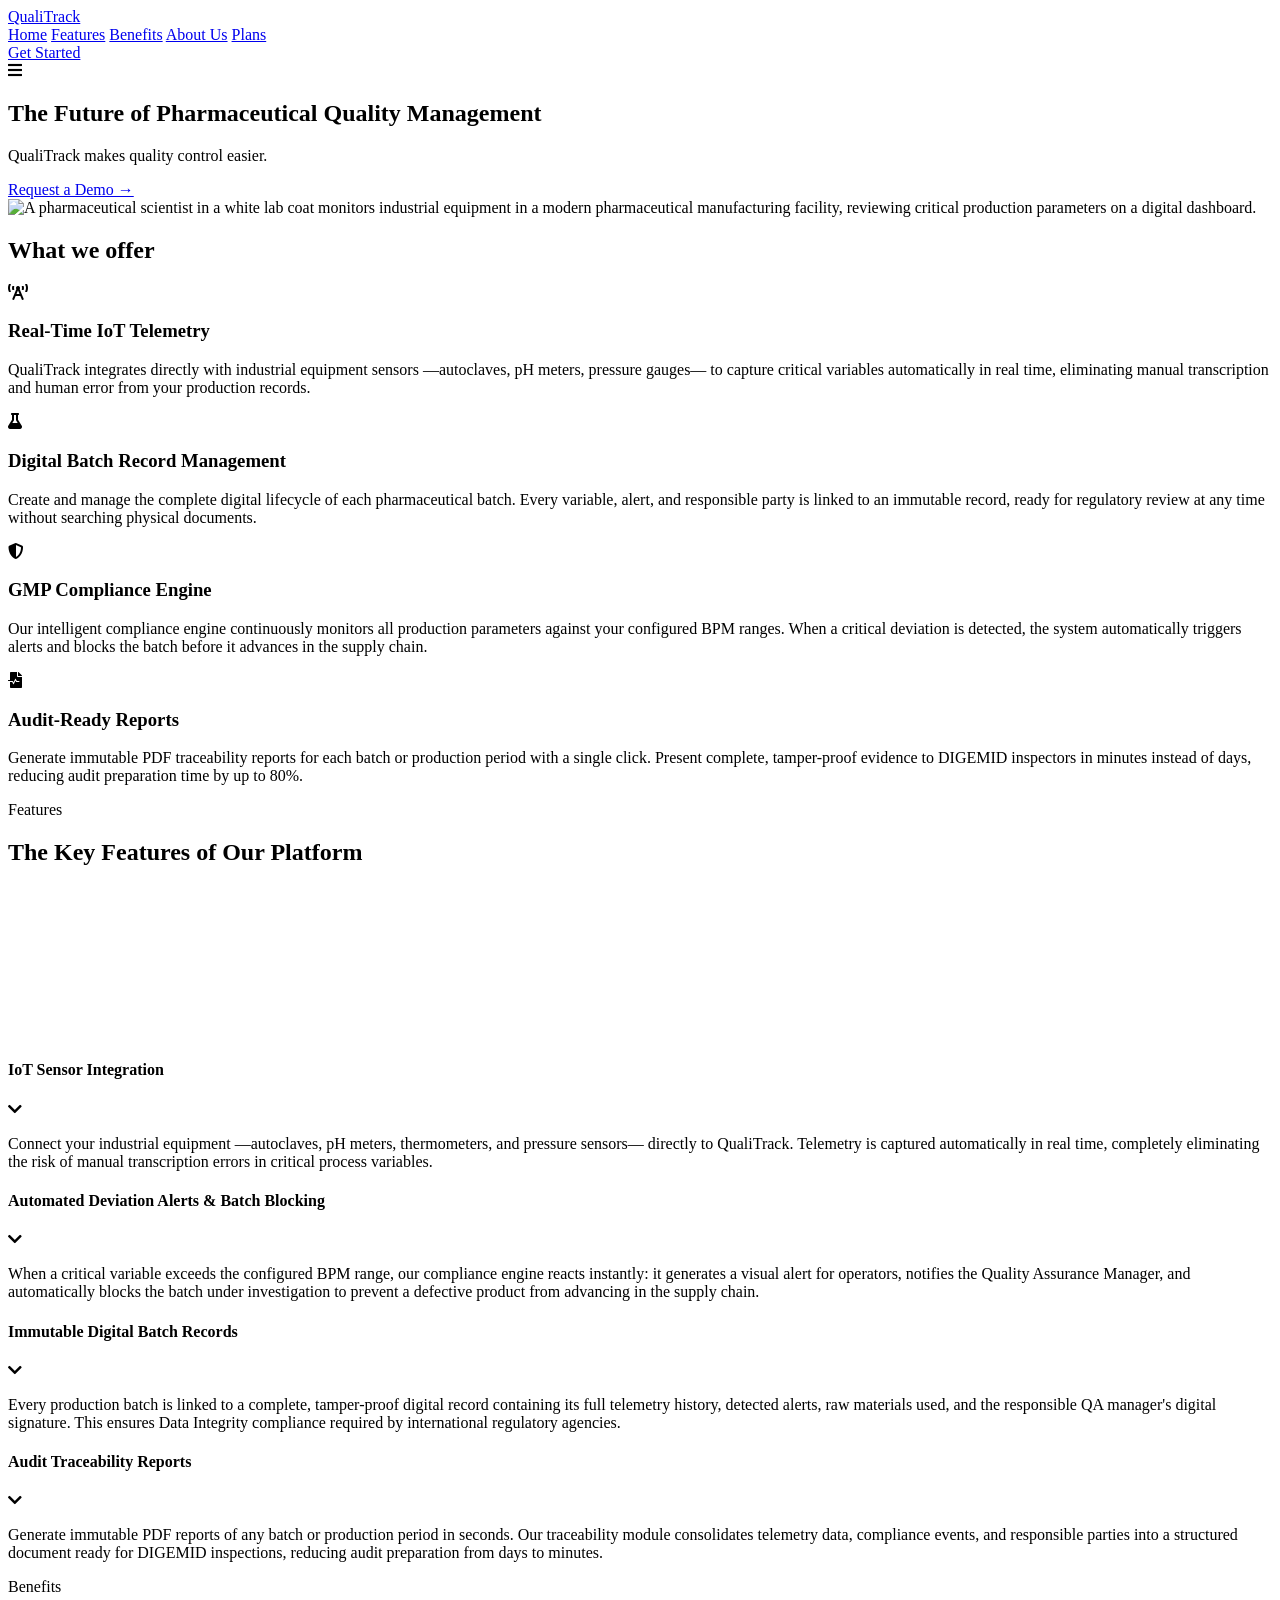
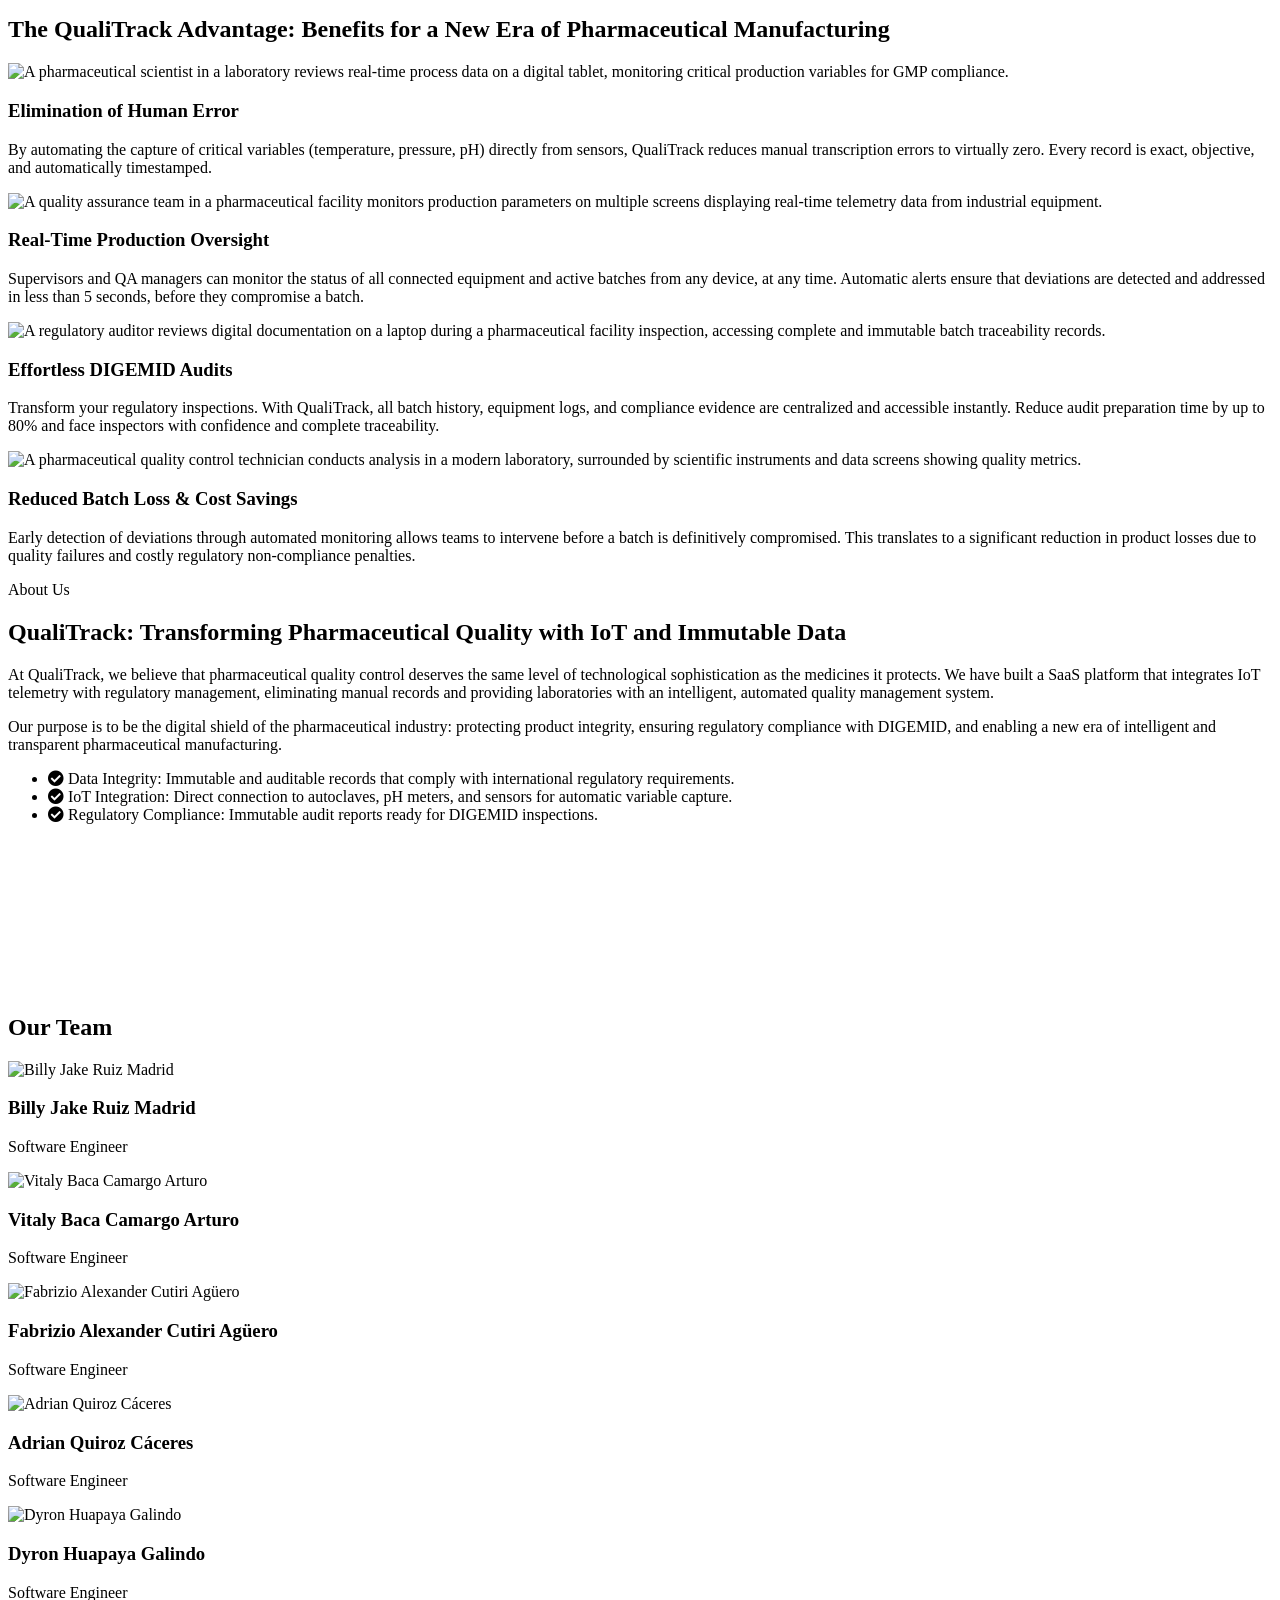
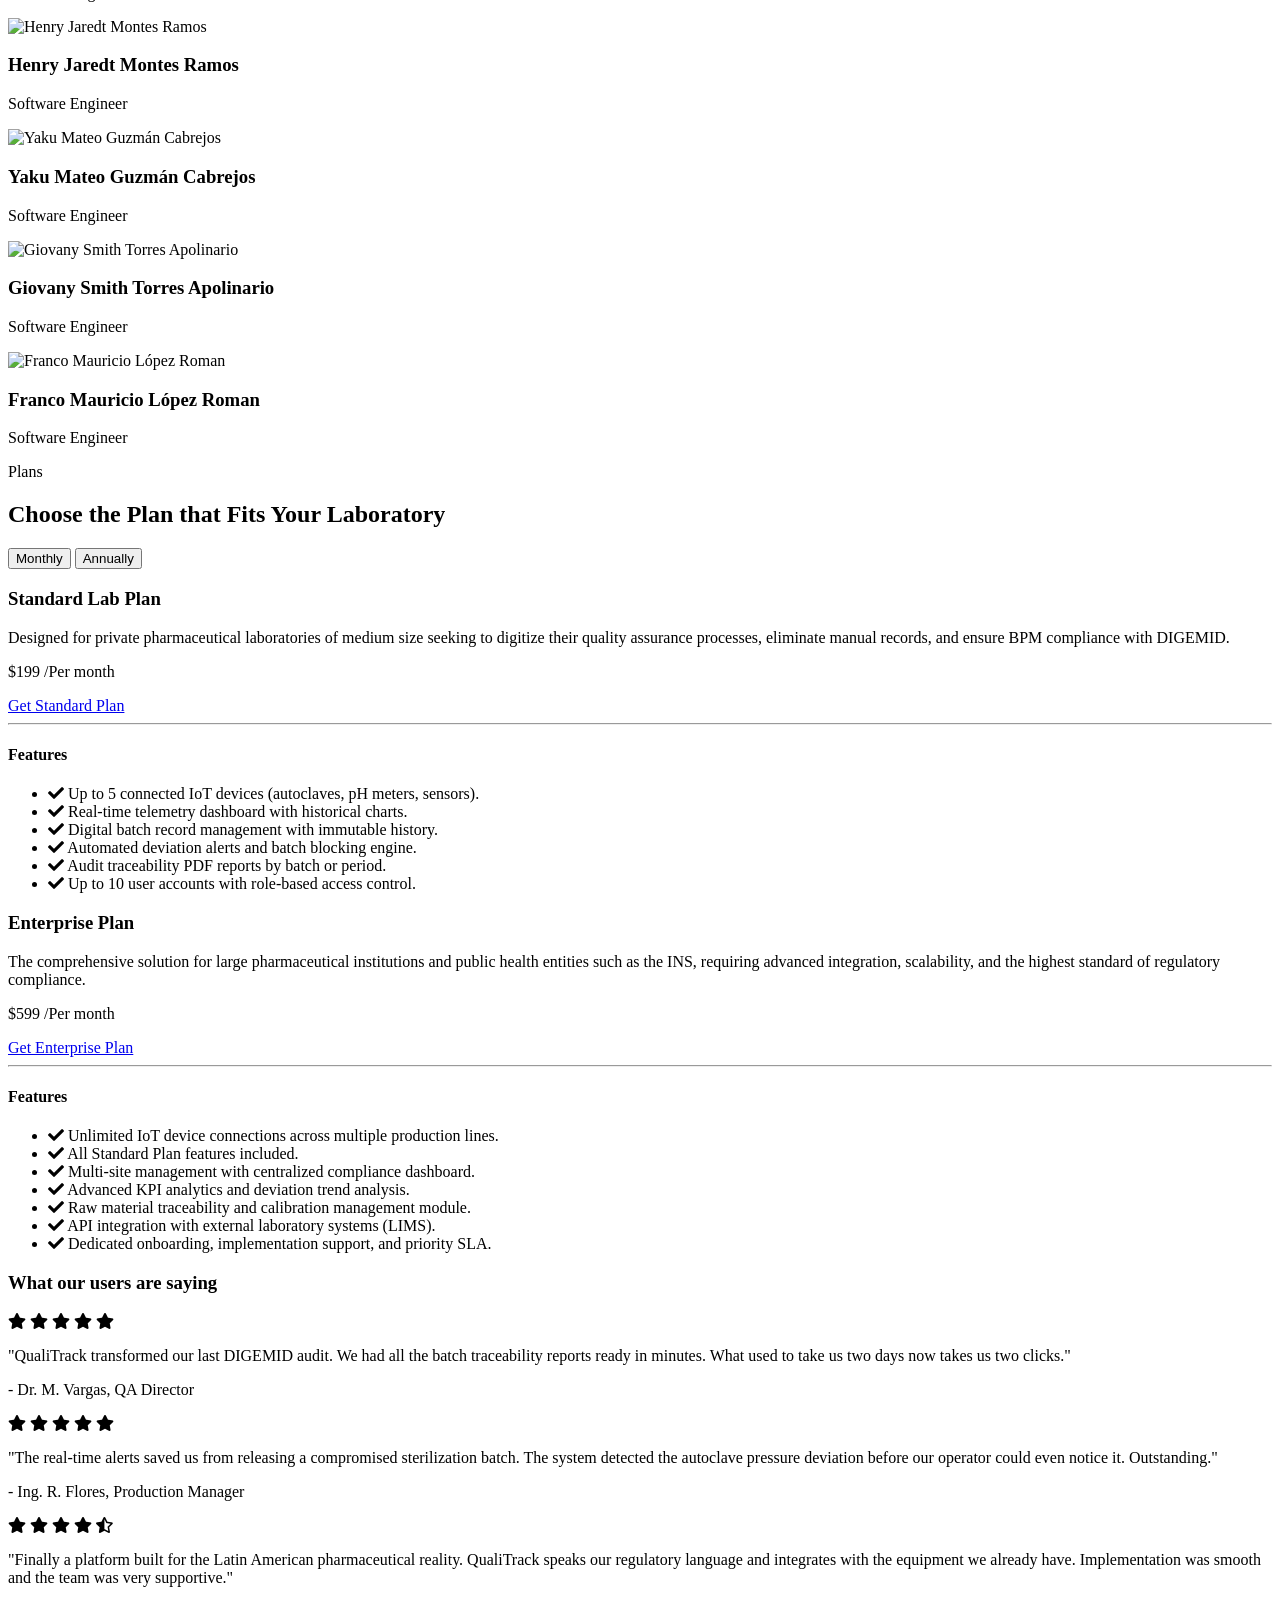
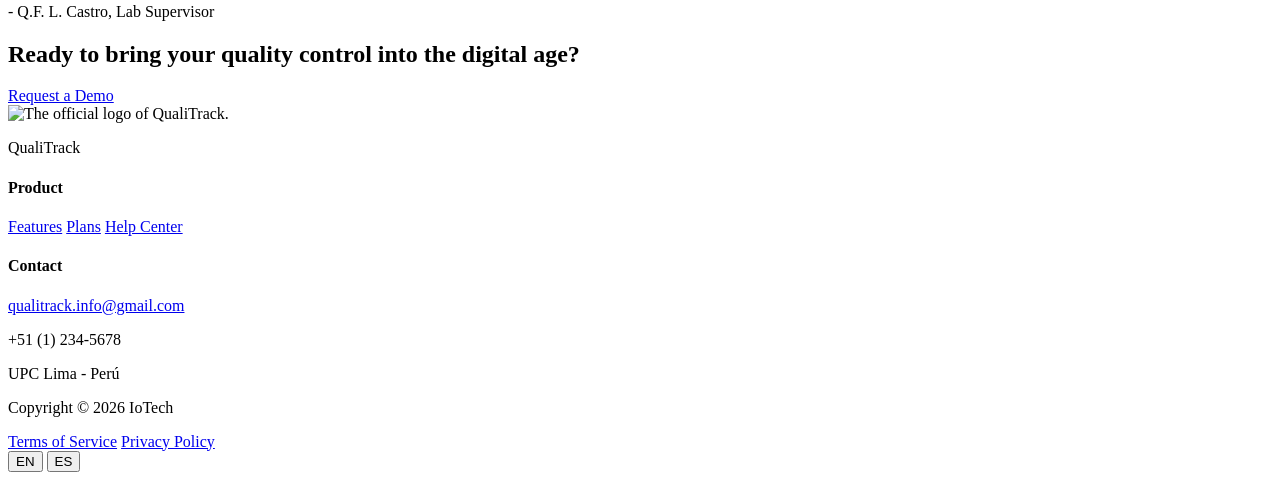
==== index.html @ 304896dc "fix(footer): remove target="_blank" from legal links" ====
<!DOCTYPE html>
<html lang="en">

<head>
    <meta charset="UTF-8" />
    <meta http-equiv="X-UA-Compatible" content="IE=edge" />
    <meta name="viewport" content="width=device-width, initial-scale=1.0" />
    <title>QualiTrack</title>
    <link rel="stylesheet" href="https://cdnjs.cloudflare.com/ajax/libs/font-awesome/5.15.3/css/all.min.css" />
    <link rel="preconnect" href="https://fonts.googleapis.com">
    <link rel="preconnect" href="https://fonts.gstatic.com" crossorigin>
    <link
        href="https://fonts.googleapis.com/css2?family=Instrument+Serif:ital@0;1&family=Jost:ital,wght@0,100..900;1,100..900&family=Konkhmer+Sleokchher&family=Lexend&family=Manrope:wght@200..800&family=Rubik:ital,wght@0,300..900;1,300..900&display=swap"
        rel="stylesheet">
    <link rel="stylesheet" href="public/assets/styles/style.css" />
</head>

<body>
    <!-- Hero Section -->
    <header class="header">
        <a href="#" class="logo">QualiTrack</a>
        <div class="menu-wrapper">
            <nav class="navbar">
                <a href="#home" data-i18n="nav.home">Home</a>
                <a href="#features" data-i18n="nav.features">Features</a>
                <a href="#benefits" data-i18n="nav.benefits">Benefits</a>
                <a href="#about" data-i18n="nav.about">About Us</a>
                <a href="#plans" data-i18n="nav.plans">Plans</a>
            </nav>
            <div class="buttons">
                <!-- <a href="#" class="btn sign-in" data-i18n="nav.signin">Sign In</a> -->
                <a href="https://qualitrack-iotech.web.app/" class="btn sign-up" data-i18n="nav.signup">Get
                    Started</a>
            </div>
        </div>
        <div id="menu-btn" class="fas fa-bars"></div>
    </header>

    <!-- Home Section -->
    <section class="home" id="home">
        <div class="hero-content-wrapper">
            <h1 data-i18n="hero.title">The Future of Pharmaceutical Quality Management</h1>
            <p data-i18n="hero.subtitle">QualiTrack makes quality control easier.
            </p>
            <a href="https://qualitrack-iotech.web.app/" class="btn-home" data-i18n="hero.cta">Request a Demo
                →</a>
        </div>
        <div class="image-container">
            <div class="home-image">
                <img src="public/assets/images/two-female-pharmacists-checking-inventory-with-clipboard.jpg"
                    alt="A pharmaceutical scientist in a white lab coat monitors industrial equipment in a modern pharmaceutical manufacturing facility, reviewing critical production parameters on a digital dashboard.">
            </div>
        </div>
    </section>

    <!-- What we offer Section -->
    <section class="what-we-offer">
        <h1 class="heading" data-i18n="services.heading">What we offer</h1>
        <div class="container">
            <div class="offer-box">
                <div class="icon-container"><i class="fas fa-broadcast-tower"></i></div>
                <h3 data-i18n="services.card1.title">Real-Time IoT Telemetry</h3>
                <p data-i18n="services.card1.text">QualiTrack integrates directly with industrial equipment sensors
                    —autoclaves, pH meters, pressure gauges— to capture critical variables automatically in real time,
                    eliminating manual transcription and human error from your production records.</p>
            </div>
            <div class="offer-box">
                <div class="icon-container"><i class="fas fa-flask"></i></div>
                <h3 data-i18n="services.card2.title">Digital Batch Record Management</h3>
                <p data-i18n="services.card2.text">Create and manage the complete digital lifecycle of each
                    pharmaceutical batch. Every variable, alert, and responsible party is linked to an immutable
                    record, ready for regulatory review at any time without searching physical documents.</p>
            </div>
            <div class="offer-box">
                <div class="icon-container"><i class="fas fa-shield-alt"></i></div>
                <h3 data-i18n="services.card3.title">GMP Compliance Engine</h3>
                <p data-i18n="services.card3.text">Our intelligent compliance engine continuously monitors all
                    production parameters against your configured BPM ranges. When a critical deviation is detected,
                    the system automatically triggers alerts and blocks the batch before it advances in the supply
                    chain.</p>
            </div>
            <div class="offer-box">
                <div class="icon-container"><i class="fas fa-file-medical-alt"></i></div>
                <h3 data-i18n="services.card4.title">Audit-Ready Reports</h3>
                <p data-i18n="services.card4.text">Generate immutable PDF traceability reports for each batch or
                    production period with a single click. Present complete, tamper-proof evidence to DIGEMID
                    inspectors in minutes instead of days, reducing audit preparation time by up to 80%.</p>
            </div>
        </div>
    </section>

    <!-- Features Section -->
    <section class="features-accordion" id="features">
        <span class="section-button-title" data-i18n="features.button">Features</span>
        <h2 class="section-heading-split">
            <span class="highlight-blue" data-i18n="features.heading1">The Key Features</span> <span
                data-i18n="features.heading2">of Our Platform</span>
        </h2>
        <div class="features-container-split">
            <div class="video-container-split">
                <iframe src="" title="QualiTrack Features Video"
                    frameborder="0" allowfullscreen></iframe>
            </div>
            <div class="accordion-container">
                <div class="accordion-item">
                    <div class="accordion-title">
                        <h4 data-i18n="features.accordion1.title">IoT Sensor Integration</h4>
                        <i class="fas fa-chevron-down"></i>
                    </div>
                    <div class="accordion-content">
                        <p data-i18n="features.accordion1.text">Connect your industrial equipment —autoclaves,
                            pH meters, thermometers, and pressure sensors— directly to QualiTrack. Telemetry is
                            captured automatically in real time, completely eliminating the risk of manual
                            transcription errors in critical process variables.</p>
                    </div>
                </div>
                <div class="accordion-item">
                    <div class="accordion-title">
                        <h4 data-i18n="features.accordion2.title">Automated Deviation Alerts & Batch Blocking</h4>
                        <i class="fas fa-chevron-down"></i>
                    </div>
                    <div class="accordion-content">
                        <p data-i18n="features.accordion2.text">When a critical variable exceeds the configured BPM
                            range, our compliance engine reacts instantly: it generates a visual alert for operators,
                            notifies the Quality Assurance Manager, and automatically blocks the batch under
                            investigation to prevent a defective product from advancing in the supply chain.</p>
                    </div>
                </div>
                <div class="accordion-item">
                    <div class="accordion-title">
                        <h4 data-i18n="features.accordion3.title">Immutable Digital Batch Records</h4>
                        <i class="fas fa-chevron-down"></i>
                    </div>
                    <div class="accordion-content">
                        <p data-i18n="features.accordion3.text">Every production batch is linked to a complete,
                            tamper-proof digital record containing its full telemetry history, detected alerts,
                            raw materials used, and the responsible QA manager's digital signature. This ensures
                            Data Integrity compliance required by international regulatory agencies.</p>
                    </div>
                </div>
                <div class="accordion-item">
                    <div class="accordion-title">
                        <h4 data-i18n="features.accordion4.title">Audit Traceability Reports</h4>
                        <i class="fas fa-chevron-down"></i>
                    </div>
                    <div class="accordion-content">
                        <p data-i18n="features.accordion4.text">Generate immutable PDF reports of any batch or
                            production period in seconds. Our traceability module consolidates telemetry data,
                            compliance events, and responsible parties into a structured document ready for DIGEMID
                            inspections, reducing audit preparation from days to minutes.</p>
                    </div>
                </div>
            </div>
        </div>
    </section>

    <!-- Benefits Section -->
    <section class="benefits-section" id="benefits">
        <span class="section-button-title" data-i18n="benefits.button">Benefits</span>
        <h2 class="section-heading-split">
            <span class="highlight-blue" data-i18n="benefits.heading1">The QualiTrack Advantage:</span> <span
                data-i18n="benefits.heading2">Benefits for a New Era of Pharmaceutical Manufacturing</span>
        </h2>
        <div class="benefits-grid-image">
            <div class="benefit-card-image">
                <div class="card-image-container">
                    <img src="public/assets/images/medical-professionals-reviewing-audit-documents-at-desk.jpg"
                        alt="A pharmaceutical scientist in a laboratory reviews real-time process data on a digital tablet, monitoring critical production variables for GMP compliance.">
                </div>
                <div class="card-content">
                    <h3 data-i18n="benefits.card1.title">Elimination of Human Error</h3>
                    <p data-i18n="benefits.card1.text">By automating the capture of critical variables (temperature,
                        pressure, pH) directly from sensors, QualiTrack reduces manual transcription errors to
                        virtually zero. Every record is exact, objective, and automatically timestamped.</p>
                </div>
            </div>
            <div class="benefit-card-image">
                <div class="card-image-container">
                    <img src="public/assets/images/smiling-young-female-pharmacist-with-crossed-arms.jpg"
                        alt="A quality assurance team in a pharmaceutical facility monitors production parameters on multiple screens displaying real-time telemetry data from industrial equipment.">
                </div>
                <div class="card-content">
                    <h3 data-i18n="benefits.card2.title">Real-Time Production Oversight</h3>
                    <p data-i18n="benefits.card2.text">Supervisors and QA managers can monitor the status of all
                        connected equipment and active batches from any device, at any time. Automatic alerts ensure
                        that deviations are detected and addressed in less than 5 seconds, before they compromise a
                        batch.</p>
                </div>
            </div>
            <div class="benefit-card-image">
                <div class="card-image-container">
                    <img src="public/assets/images/pharmaceutical-manufacturing-line-with-digital-data-overlays.jpg"
                        alt="A regulatory auditor reviews digital documentation on a laptop during a pharmaceutical facility inspection, accessing complete and immutable batch traceability records.">
                </div>
                <div class="card-content">
                    <h3 data-i18n="benefits.card3.title">Effortless DIGEMID Audits</h3>
                    <p data-i18n="benefits.card3.text">Transform your regulatory inspections. With QualiTrack, all
                        batch history, equipment logs, and compliance evidence are centralized and accessible
                        instantly. Reduce audit preparation time by up to 80% and face inspectors with confidence
                        and complete traceability.</p>
                </div>
            </div>
            <div class="benefit-card-image">
                <div class="card-image-container">
                    <img src="public/assets/images/man-interacting-with-futuristic-saas-cloud-interface.jpg"
                        alt="A pharmaceutical quality control technician conducts analysis in a modern laboratory, surrounded by scientific instruments and data screens showing quality metrics.">
                </div>
                <div class="card-content">
                    <h3 data-i18n="benefits.card4.title">Reduced Batch Loss & Cost Savings</h3>
                    <p data-i18n="benefits.card4.text">Early detection of deviations through automated monitoring
                        allows teams to intervene before a batch is definitively compromised. This translates to a
                        significant reduction in product losses due to quality failures and costly regulatory
                        non-compliance penalties.</p>
                </div>
            </div>
        </div>
    </section>

    <!-- About Us Section -->
    <section class="about-us" id="about">
        <div class="container-about">
            <div class="content-about">
                <span class="section-button-title" data-i18n="about.button">About Us</span>
                <h2 class="section-heading-split">
                    <span class="highlight-blue" data-i18n="about.heading1">QualiTrack:</span> <span
                        data-i18n="about.heading2">Transforming Pharmaceutical Quality with IoT and Immutable
                        Data</span>
                </h2>
                <p data-i18n="about.p1">At QualiTrack, we believe that pharmaceutical quality control deserves the
                    same level of technological sophistication as the medicines it protects. We have built a SaaS
                    platform that integrates IoT telemetry with regulatory management, eliminating manual records
                    and providing laboratories with an intelligent, automated quality management system.</p>
                <p data-i18n="about.p2">Our purpose is to be the digital shield of the pharmaceutical industry:
                    protecting product integrity, ensuring regulatory compliance with DIGEMID, and enabling a new
                    era of intelligent and transparent pharmaceutical manufacturing.</p>
                <ul>
                    <li><i class="fas fa-check-circle"></i><span data-i18n="about.list1"> Data Integrity: Immutable
                            and auditable records that comply with international regulatory requirements.</span></li>
                    <li><i class="fas fa-check-circle"></i><span data-i18n="about.list2"> IoT Integration: Direct
                            connection to autoclaves, pH meters, and sensors for automatic variable capture.</span>
                    </li>
                    <li><i class="fas fa-check-circle"></i><span data-i18n="about.list3"> Regulatory Compliance:
                            Immutable audit reports ready for DIGEMID inspections.</span></li>
                </ul>
            </div>
            <div class="video-container">
                <iframe src="" title="QualiTrack About Us Video" frameborder="0" allowfullscreen></iframe>
            </div>
        </div>
    </section>

    <!-- Our Team Section -->
    <section class="our-team">
        <h1 class="heading" data-i18n="team.heading">Our Team</h1>
        <div class="team-grid">
            <div class="team-member">
                <img src="public/assets/images/qualitrack-team-member-billy-icon.jpg" alt="Billy Jake Ruiz Madrid">
                <h3>Billy Jake Ruiz Madrid</h3>
                <p data-i18n="team.role">Software Engineer</p>
                <span data-i18n="team.member1"></span>
            </div>
            <div class="team-member">
                <img src="public/assets/images/qualitrack-team-member-vitaly-icon.jpeg" alt="Vitaly Baca Camargo Arturo">
                <h3>Vitaly Baca Camargo Arturo</h3>
                <p data-i18n="team.role">Software Engineer</p>
                <span data-i18n="team.member2"></span>
            </div>
            <div class="team-member">
                <img src="public/assets/images/qualitrack-team-member-fabrizio-icon.png" alt="Fabrizio Alexander Cutiri Agüero">
                <h3>Fabrizio Alexander Cutiri Agüero</h3>
                <p data-i18n="team.role">Software Engineer</p>
                <span data-i18n="team.member3"></span>
            </div>
            <div class="team-member">
                <img src="public/assets/images/qualitrack-team-member-adrian-icon.png" alt="Adrian Quiroz Cáceres">
                <h3>Adrian Quiroz Cáceres</h3>
                <p data-i18n="team.role">Software Engineer</p>
                <span data-i18n="team.member4"></span>
            </div>
            <div class="team-member">
                <img src="public/assets/images/qualitrack-team-member-dyron-icon.png" alt="Dyron Huapaya Galindo">
                <h3>Dyron Huapaya Galindo</h3>
                <p data-i18n="team.role">Software Engineer</p>
                <span data-i18n="team.member5"></span>
            </div>
            <div class="team-member">
                <img src="public/assets/images/qualitrack-team-member-henry-icon.png" alt="Henry Jaredt Montes Ramos">
                <h3>Henry Jaredt Montes Ramos</h3>
                <p data-i18n="team.role">Software Engineer</p>
                <span data-i18n="team.member6"></span>
            </div>
            <div class="team-member">
                <img src="public/assets/images/qualitrack-team-member-yaku-icon.jpg" alt="Yaku Mateo Guzmán Cabrejos">
                <h3>Yaku Mateo Guzmán Cabrejos</h3>
                <p data-i18n="team.role">Software Engineer</p>
                <span data-i18n="team.member7"></span>
            </div>
            <div class="team-member">
                <img src="public/assets/images/qualitrack-team-member-giovany-icon.jpg" alt="Giovany Smith Torres Apolinario">
                <h3>Giovany Smith Torres Apolinario</h3>
                <p data-i18n="team.role">Software Engineer</p>
                <span data-i18n="team.member8"></span>
            </div>
            <div class="team-member">
                <img src="public/assets/images/qualitrack-team-member-franco-icon.jpg" alt="Franco Mauricio López Roman">
                <h3>Franco Mauricio López Roman</h3>
                <p data-i18n="team.role">Software Engineer</p>
                <span data-i18n="team.member9"></span>
            </div>
        </div>
    </section>

    <!-- Plans Section -->
    <section class="plans" id="plans">
        <span class="section-button-title" data-i18n="plans.button">Plans</span>

        <h2 class="section-heading-split">
            <span class="highlight-blue" data-i18n="plans.heading1">
                Choose the Plan
            </span>
            <span data-i18n="plans.heading2">
                that Fits Your Laboratory
            </span>
        </h2>

        <div class="plan-toggle">
            <button class="toggle-btn active" data-plan="monthly" data-i18n="plans.monthly">
                Monthly
            </button>

            <button class="toggle-btn" data-plan="annually" data-i18n="plans.annually">
                Annually
            </button>
        </div>

        <div class="plans-container">

            <!-- STANDARD PLAN -->
            <div class="plan-card" data-plan-type="standard">

                <h3 data-i18n="plans.standard.title">
                    Standard Lab Plan
                </h3>

                <p class="plan-description" data-i18n="plans.standard.description">
                    Designed for private pharmaceutical laboratories of medium size
                    seeking to digitize their quality assurance processes,
                    eliminate manual records, and ensure BPM compliance with DIGEMID.
                </p>

                <div class="price">
                    <p class="monthly-price" data-i18n="plans.standard.price.monthly">
                        $199
                        <span data-i18n="plans.standard.price.monthly_unit">
                            /Per month
                        </span>
                    </p>

                    <p class="annually-price" style="display: none;" data-i18n="plans.standard.price.annually">
                        $1,990
                        <span data-i18n="plans.standard.price.annually_unit">
                            /Per year
                        </span>
                    </p>
                </div>

                <p class="annual-save" style="display: none;" data-i18n="plans.save">
                    Save 15% annually
                </p>

                <a href="https://qualitrack-iotech.web.app/" class="btn" target="_blank"
                    data-i18n="plans.standard.cta">
                    Get Standard Plan
                </a>

                <hr class="plan-divider">

                <div class="features">
                    <h4 data-i18n="plans.features_heading">Features</h4>

                    <ul>
                        <li>
                            <i class="fas fa-check"></i>
                            <span data-i18n="plans.standard.feature1">
                                Up to 5 connected IoT devices (autoclaves, pH meters, sensors).
                            </span>
                        </li>

                        <li>
                            <i class="fas fa-check"></i>
                            <span data-i18n="plans.standard.feature2">
                                Real-time telemetry dashboard with historical charts.
                            </span>
                        </li>

                        <li>
                            <i class="fas fa-check"></i>
                            <span data-i18n="plans.standard.feature3">
                                Digital batch record management with immutable history.
                            </span>
                        </li>

                        <li>
                            <i class="fas fa-check"></i>
                            <span data-i18n="plans.standard.feature4">
                                Automated deviation alerts and batch blocking engine.
                            </span>
                        </li>

                        <li>
                            <i class="fas fa-check"></i>
                            <span data-i18n="plans.standard.feature5">
                                Audit traceability PDF reports by batch or period.
                            </span>
                        </li>

                        <li>
                            <i class="fas fa-check"></i>
                            <span data-i18n="plans.standard.feature6">
                                Up to 10 user accounts with role-based access control.
                            </span>
                        </li>
                    </ul>
                </div>
            </div>

            <!-- ENTERPRISE PLAN -->
            <div class="plan-card highlight-card" data-plan-type="enterprise">

                <h3 data-i18n="plans.enterprise.title">
                    Enterprise Plan
                </h3>

                <p class="plan-description" data-i18n="plans.enterprise.description">
                    The comprehensive solution for large pharmaceutical institutions
                    and public health entities such as the INS, requiring advanced
                    integration, scalability, and the highest standard of
                    regulatory compliance.
                </p>

                <div class="price">
                    <p class="monthly-price" data-i18n="plans.enterprise.price.monthly">
                        $599
                        <span data-i18n="plans.enterprise.price.monthly_unit">
                            /Per month
                        </span>
                    </p>

                    <p class="annually-price" style="display: none;" data-i18n="plans.enterprise.price.annually">
                        $5,990
                        <span data-i18n="plans.enterprise.price.annually_unit">
                            /Per year
                        </span>
                    </p>
                </div>

                <p class="annual-save" style="display: none;" data-i18n="plans.save">
                    Save 15% annually
                </p>

                <a href="https://qualitrack-iotech.web.app/" class="btn" target="_blank"
                    data-i18n="plans.enterprise.cta">
                    Get Enterprise Plan
                </a>

                <hr class="plan-divider">

                <div class="features">
                    <h4 data-i18n="plans.features_heading">Features</h4>

                    <ul>
                        <li>
                            <i class="fas fa-check"></i>
                            <span data-i18n="plans.enterprise.feature1">
                                Unlimited IoT device connections across multiple production lines.
                            </span>
                        </li>

                        <li>
                            <i class="fas fa-check"></i>
                            <span data-i18n="plans.enterprise.feature2">
                                All Standard Plan features included.
                            </span>
                        </li>

                        <li>
                            <i class="fas fa-check"></i>
                            <span data-i18n="plans.enterprise.feature3">
                                Multi-site management with centralized compliance dashboard.
                            </span>
                        </li>

                        <li>
                            <i class="fas fa-check"></i>
                            <span data-i18n="plans.enterprise.feature4">
                                Advanced KPI analytics and deviation trend analysis.
                            </span>
                        </li>

                        <li>
                            <i class="fas fa-check"></i>
                            <span data-i18n="plans.enterprise.feature5">
                                Raw material traceability and calibration management module.
                            </span>
                        </li>

                        <li>
                            <i class="fas fa-check"></i>
                            <span data-i18n="plans.enterprise.feature6">
                                API integration with external laboratory systems (LIMS).
                            </span>
                        </li>

                        <li>
                            <i class="fas fa-check"></i>
                            <span data-i18n="plans.enterprise.feature7">
                                Dedicated onboarding, implementation support, and priority SLA.
                            </span>
                        </li>
                    </ul>
                </div>
            </div>

        </div>
    </section>

    <!-- Testimonials and CTA Section -->
    <section class="testimonials-cta">
        <div class="container-reviews">
            <h3 class="reviews-heading" data-i18n="testimonials.heading">What our users are saying</h3>
            <div class="review-grid">
                <div class="review-card">
                    <div class="review-stars">
                        <i class="fas fa-star"></i>
                        <i class="fas fa-star"></i>
                        <i class="fas fa-star"></i>
                        <i class="fas fa-star"></i>
                        <i class="fas fa-star"></i>
                    </div>
                    <p class="review-text" data-i18n="testimonials.review1">"QualiTrack transformed our last DIGEMID
                        audit. We had all
                        the batch traceability reports ready in minutes. What used to take us two days now takes
                        us two clicks."</p>
                    <p class="reviewer-name">- Dr. M. Vargas, QA Director</p>
                </div>
                <div class="review-card">
                    <div class="review-stars">
                        <i class="fas fa-star"></i>
                        <i class="fas fa-star"></i>
                        <i class="fas fa-star"></i>
                        <i class="fas fa-star"></i>
                        <i class="fas fa-star"></i>
                    </div>
                    <p class="review-text" data-i18n="testimonials.review2">"The real-time alerts saved us from
                        releasing a
                        compromised sterilization batch. The system detected the autoclave pressure deviation
                        before our operator could even notice it. Outstanding."</p>
                    <p class="reviewer-name">- Ing. R. Flores, Production Manager</p>
                </div>
                <div class="review-card">
                    <div class="review-stars">
                        <i class="fas fa-star"></i>
                        <i class="fas fa-star"></i>
                        <i class="fas fa-star"></i>
                        <i class="fas fa-star"></i>
                        <i class="fas fa-star-half-alt"></i>
                    </div>
                    <p class="review-text" data-i18n="testimonials.review3">"Finally a platform built for the Latin
                        American
                        pharmaceutical reality. QualiTrack speaks our regulatory language and integrates with the
                        equipment we already have. Implementation was smooth and the team was very supportive."</p>
                    <p class="reviewer-name">- Q.F. L. Castro, Lab Supervisor</p>
                </div>
            </div>
        </div>

        <div class="container-cta">
            <div class="cta-content">
                <h2 class="cta-heading" data-i18n="cta.heading">Ready to bring your quality control into the digital
                    age?</h2>
                <a href="https://qualitrack-iotech.web.app/" class="btn subscribe-btn"
                    data-i18n="cta.button">Request a Demo</a>
            </div>
        </div>
    </section>

    <!-- Footer Section -->
    <footer class="footer">
        <!--<div class="top-footer">
            <div class="subscribe-text">
                <h2 data-i18n="footer.subscribe.heading">Stay Ahead of Every Audit. Subscribe for Updates.</h2>
            </div>
            <div class="subscribe-form">
                <input type="email" data-i18n-placeholder="footer.subscribe.placeholder"
                    placeholder="Enter your institutional email">
                <button class="btn subscribe-btn" data-i18n="footer.subscribe.button">Contact Us</button>
            </div>
        </div> -->
        <div class="bottom-footer">
            <div class="footer-logo">
                <img src="public/assets/images/the-logo-of-quialitrack.png" alt="The official logo of QualiTrack.">
                <p>QualiTrack</p>
            </div>
            <div class="footer-links">
                <div class="column">
                    <h4 data-i18n="footer.links1.heading">Product</h4>
                    <a href="#features" data-i18n="footer.links1.link1">Features</a>
                    <a href="#plans" data-i18n="footer.links1.link2">Plans</a>
                    <a href="#" data-i18n="footer.links1.link3">Help Center</a>
                </div>
                <div class="column">
                    <h4 data-i18n="footer.links2.heading">Contact</h4>
                    <a href="mailto:qualitrack.info@gmail.com">qualitrack.info@gmail.com</a>
                    <p data-i18n="footer.links2.phone">+51 (1) 234-5678</p>
                    <p data-i18n="footer.links2.location">UPC Lima - Perú</p>
                </div>
            </div>
        </div>
        <div class="copyright">
            <p data-i18n="footer.copyright">Copyright © 2026 IoTech</p>
            <div class="legal-links">
                <a href="public/sections/tos.html" data-i18n="footer.legal.terms">Terms of Service</a>
                <a href="public/sections/policies.html" data-i18n="footer.legal.privacy">Privacy
                    Policy</a>
            </div>
        </div>
    </footer>

    <div class="language-switcher-container">
        <div id="language-switcher">
            <button class="lang-btn active" data-lang="en">EN</button>
            <button class="lang-btn" data-lang="es">ES</button>
        </div>
    </div>

    <!-- JavaScript Dependencies -->
    <script src="public/assets/scripts/translations/en.js"></script>
    <script src="public/assets/scripts/translations/es.js"></script>
    <script src="public/assets/scripts/main.js"></script>

</body>

</html>
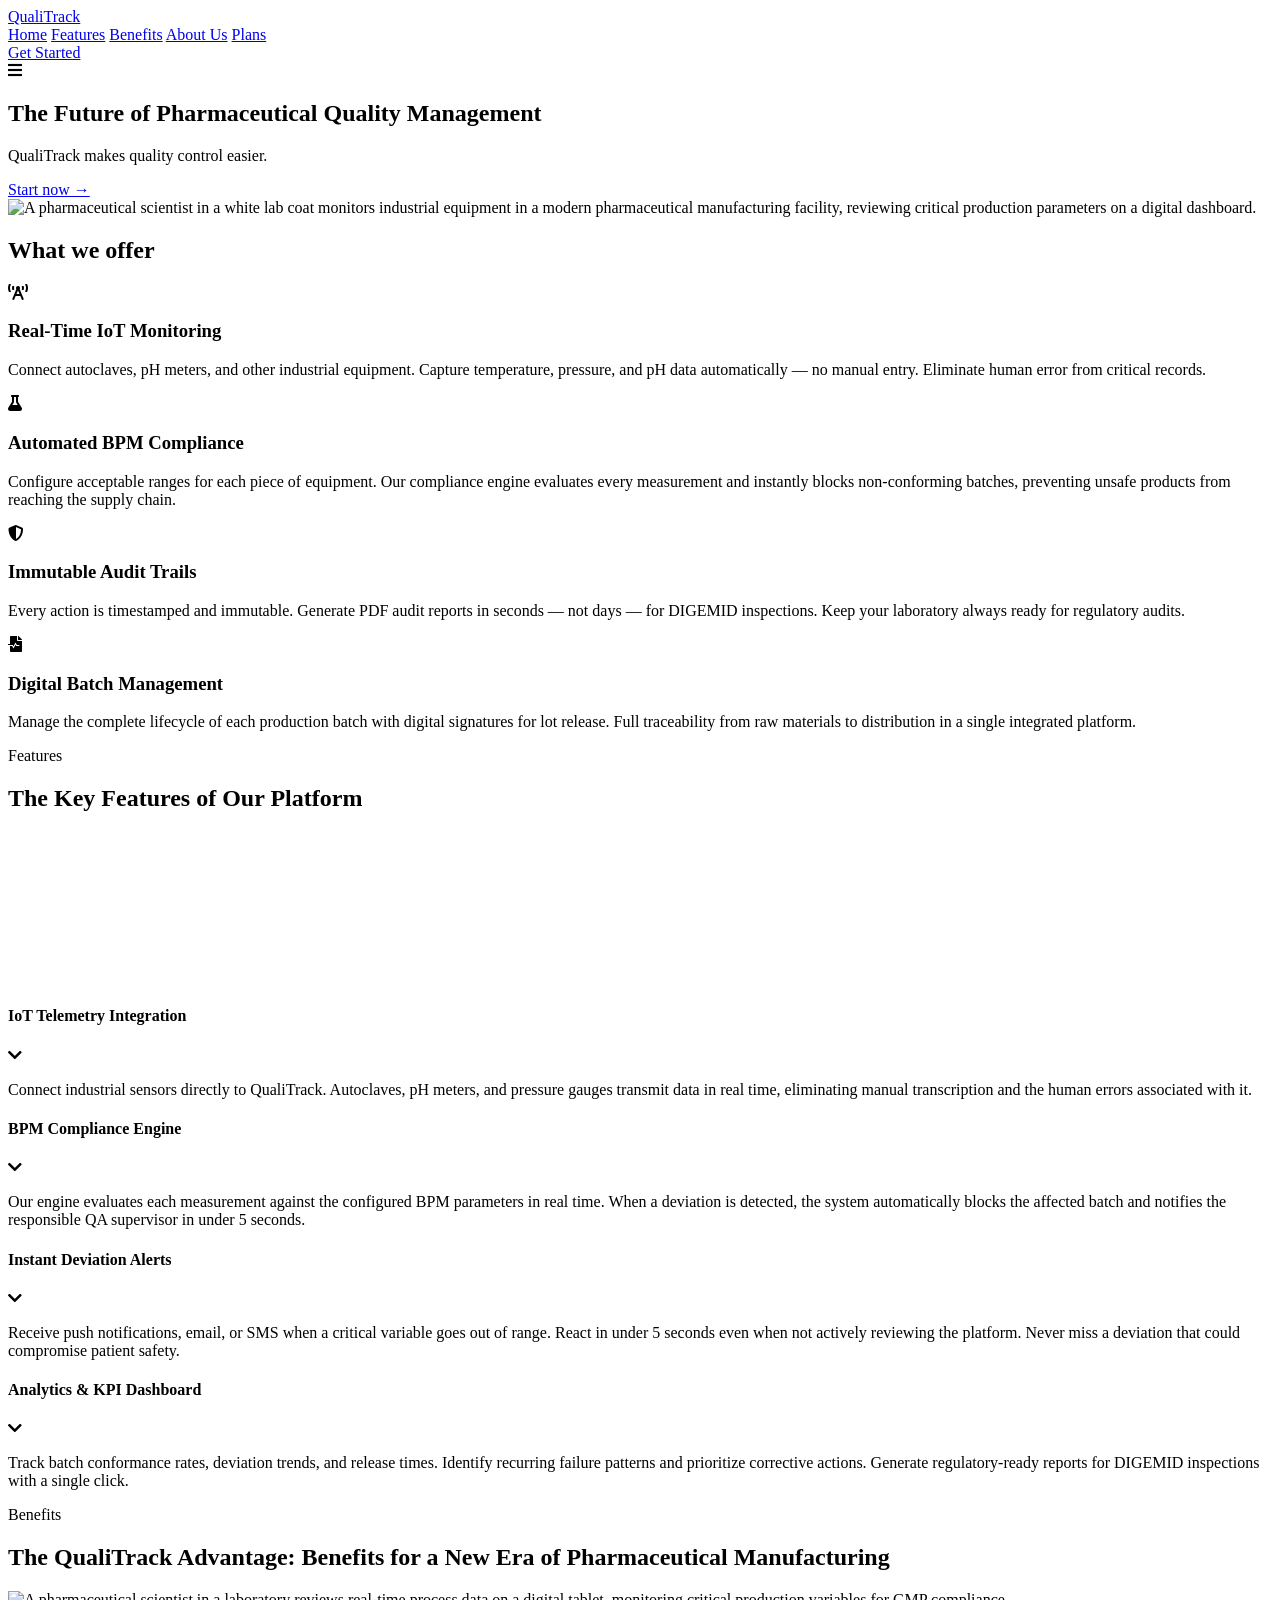
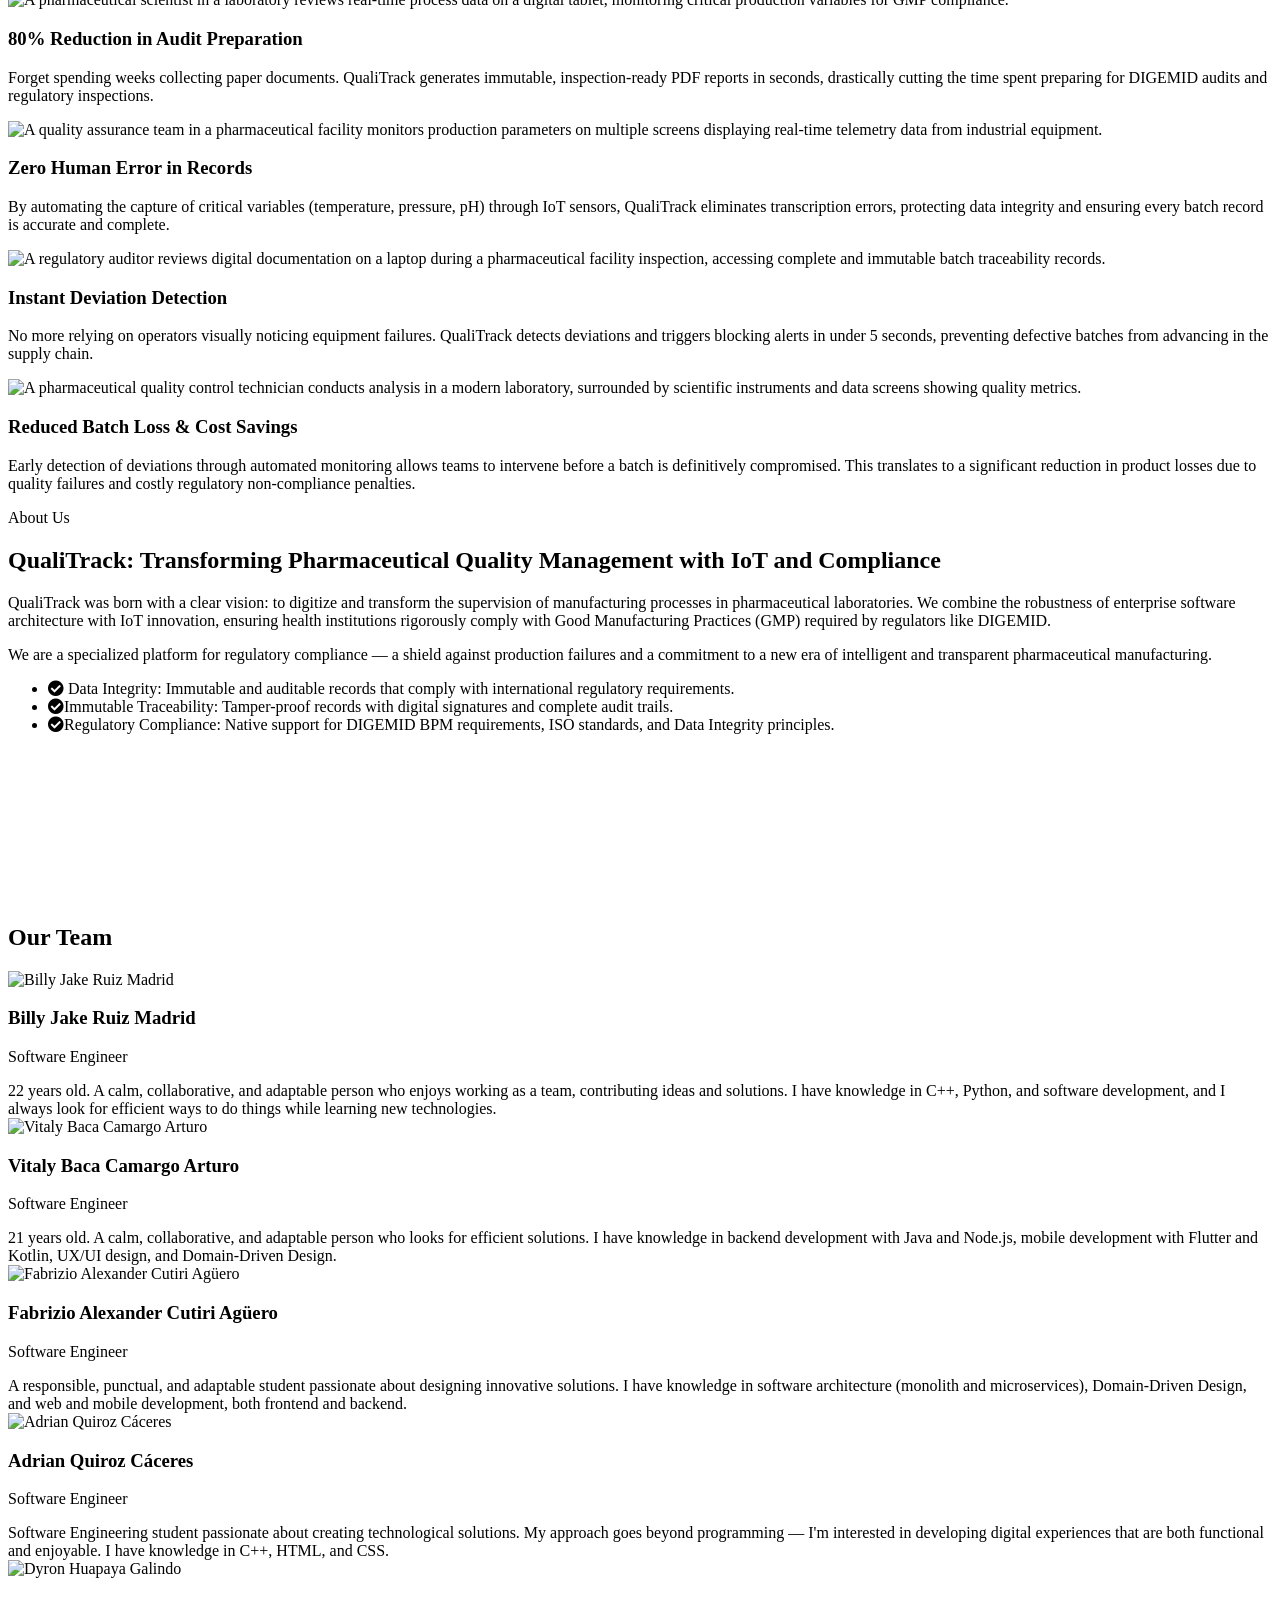
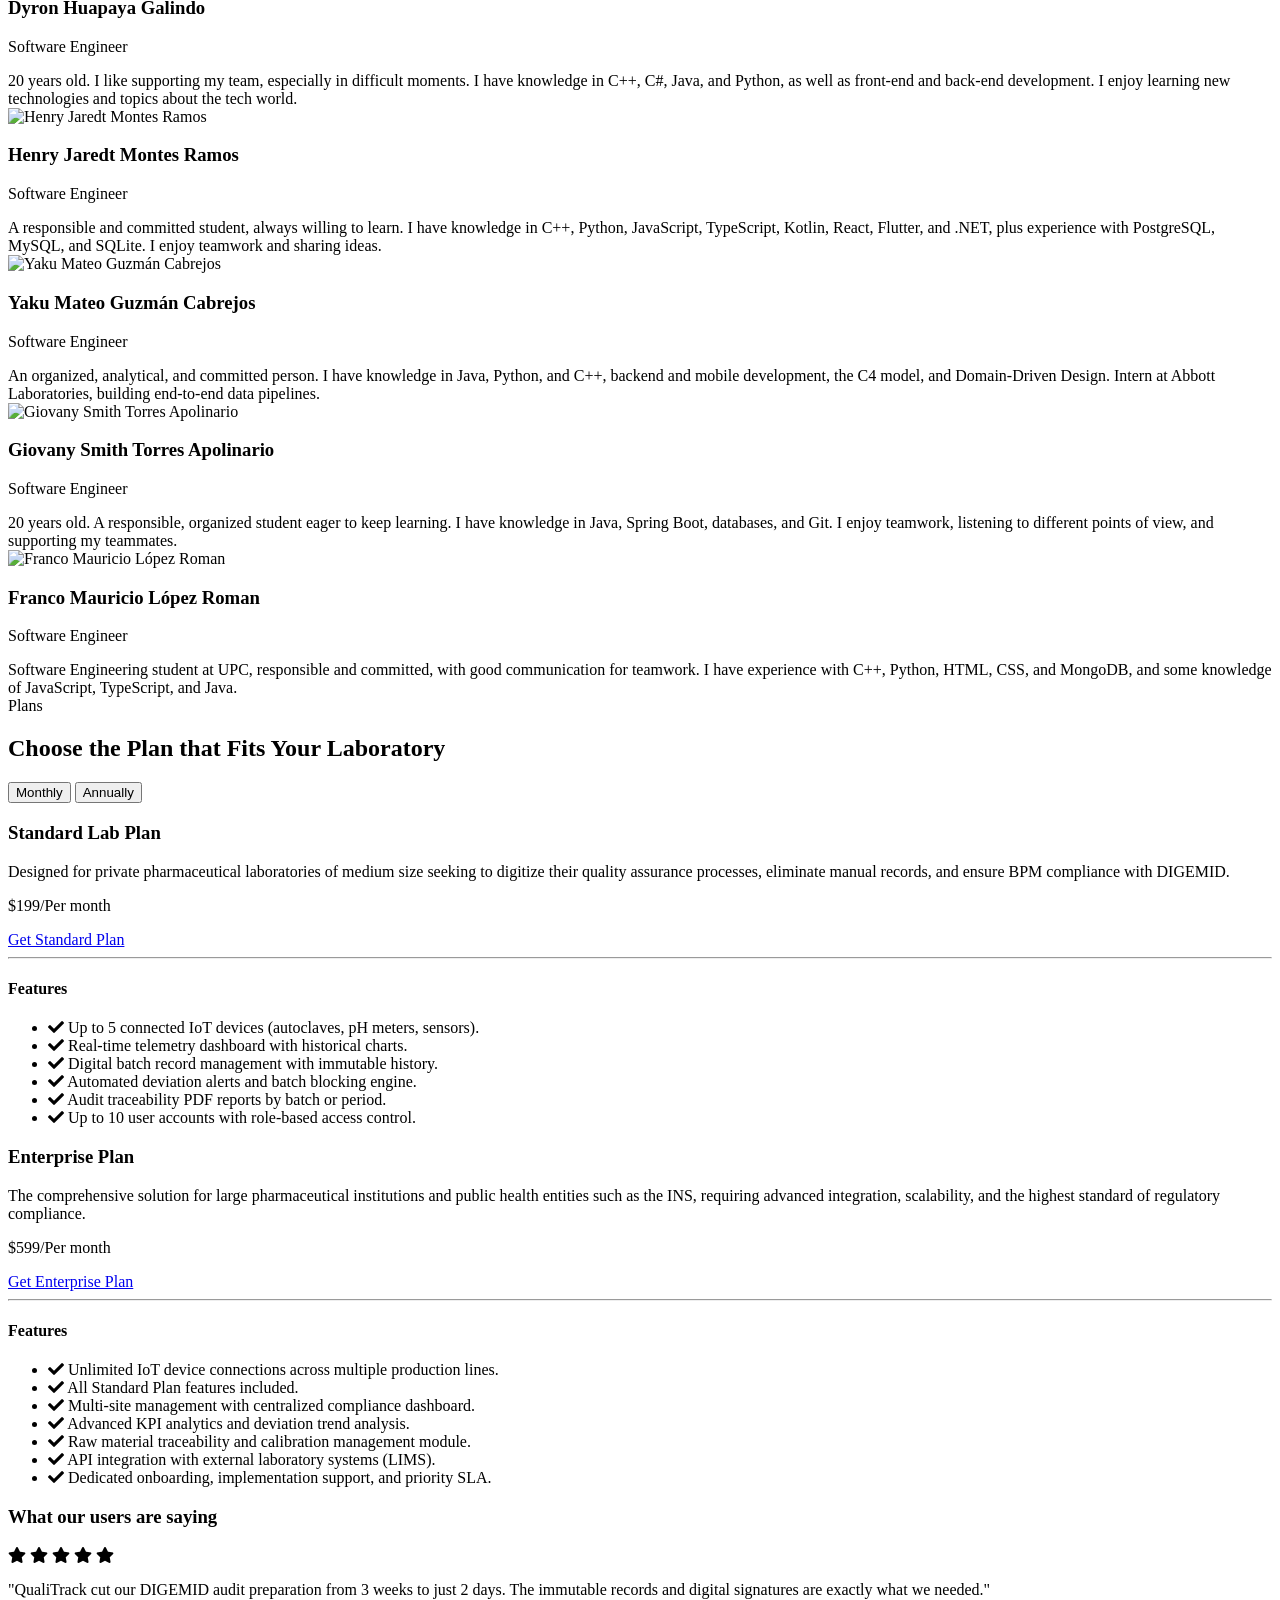
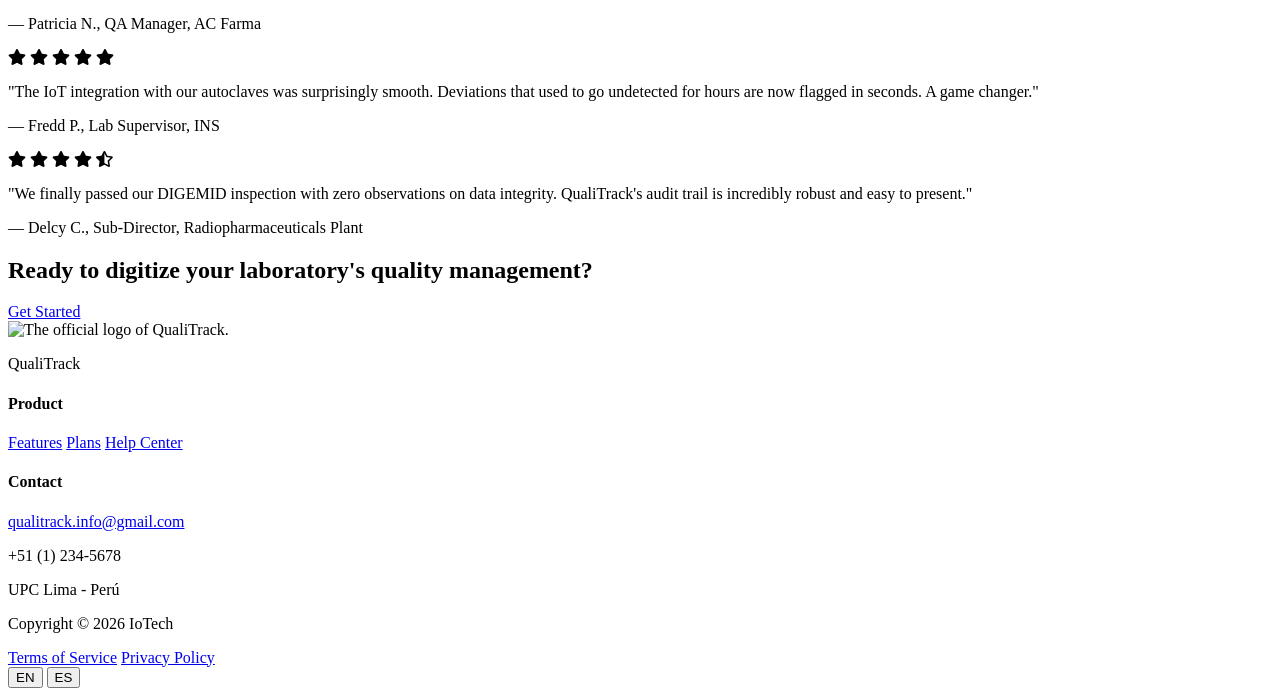
==== commit e227890f: "refactor(main): rename keys in main" ====
--- a/index.html
+++ b/index.html
@@ -59,30 +59,30 @@
         <div class="container">
             <div class="offer-box">
                 <div class="icon-container"><i class="fas fa-broadcast-tower"></i></div>
-                <h3 data-i18n="services.card1.title">Real-Time IoT Telemetry</h3>
-                <p data-i18n="services.card1.text">QualiTrack integrates directly with industrial equipment sensors
+                <h3 data-i18n="services.iotMonitoring.title">Real-Time IoT Telemetry</h3>
+                <p data-i18n="services.iotMonitoring.text">QualiTrack integrates directly with industrial equipment sensors
                     —autoclaves, pH meters, pressure gauges— to capture critical variables automatically in real time,
                     eliminating manual transcription and human error from your production records.</p>
             </div>
             <div class="offer-box">
                 <div class="icon-container"><i class="fas fa-flask"></i></div>
-                <h3 data-i18n="services.card2.title">Digital Batch Record Management</h3>
-                <p data-i18n="services.card2.text">Create and manage the complete digital lifecycle of each
+                <h3 data-i18n="services.bpmCompliance.title">Digital Batch Record Management</h3>
+                <p data-i18n="services.bpmCompliance.text">Create and manage the complete digital lifecycle of each
                     pharmaceutical batch. Every variable, alert, and responsible party is linked to an immutable
                     record, ready for regulatory review at any time without searching physical documents.</p>
             </div>
             <div class="offer-box">
                 <div class="icon-container"><i class="fas fa-shield-alt"></i></div>
-                <h3 data-i18n="services.card3.title">GMP Compliance Engine</h3>
-                <p data-i18n="services.card3.text">Our intelligent compliance engine continuously monitors all
+                <h3 data-i18n="services.auditTrails.title">GMP Compliance Engine</h3>
+                <p data-i18n="services.auditTrails.text">Our intelligent compliance engine continuously monitors all
                     production parameters against your configured BPM ranges. When a critical deviation is detected,
                     the system automatically triggers alerts and blocks the batch before it advances in the supply
                     chain.</p>
             </div>
             <div class="offer-box">
                 <div class="icon-container"><i class="fas fa-file-medical-alt"></i></div>
-                <h3 data-i18n="services.card4.title">Audit-Ready Reports</h3>
-                <p data-i18n="services.card4.text">Generate immutable PDF traceability reports for each batch or
+                <h3 data-i18n="services.batchManagement.title">Audit-Ready Reports</h3>
+                <p data-i18n="services.batchManagement.text">Generate immutable PDF traceability reports for each batch or
                     production period with a single click. Present complete, tamper-proof evidence to DIGEMID
                     inspectors in minutes instead of days, reducing audit preparation time by up to 80%.</p>
             </div>
@@ -93,8 +93,8 @@
     <section class="features-accordion" id="features">
         <span class="section-button-title" data-i18n="features.button">Features</span>
         <h2 class="section-heading-split">
-            <span class="highlight-blue" data-i18n="features.heading1">The Key Features</span> <span
-                data-i18n="features.heading2">of Our Platform</span>
+            <span class="highlight-blue" data-i18n="features.headingLead">The Key Features</span> <span
+                data-i18n="features.headingMain">of Our Platform</span>
         </h2>
         <div class="features-container-split">
             <div class="video-container-split">
@@ -104,11 +104,11 @@
             <div class="accordion-container">
                 <div class="accordion-item">
                     <div class="accordion-title">
-                        <h4 data-i18n="features.accordion1.title">IoT Sensor Integration</h4>
+                        <h4 data-i18n="features.iotTelemetry.title">IoT Sensor Integration</h4>
                         <i class="fas fa-chevron-down"></i>
                     </div>
                     <div class="accordion-content">
-                        <p data-i18n="features.accordion1.text">Connect your industrial equipment —autoclaves,
+                        <p data-i18n="features.iotTelemetry.text">Connect your industrial equipment —autoclaves,
                             pH meters, thermometers, and pressure sensors— directly to QualiTrack. Telemetry is
                             captured automatically in real time, completely eliminating the risk of manual
                             transcription errors in critical process variables.</p>
@@ -116,11 +116,11 @@
                 </div>
                 <div class="accordion-item">
                     <div class="accordion-title">
-                        <h4 data-i18n="features.accordion2.title">Automated Deviation Alerts & Batch Blocking</h4>
+                        <h4 data-i18n="features.complianceEngine.title">Automated Deviation Alerts & Batch Blocking</h4>
                         <i class="fas fa-chevron-down"></i>
                     </div>
                     <div class="accordion-content">
-                        <p data-i18n="features.accordion2.text">When a critical variable exceeds the configured BPM
+                        <p data-i18n="features.complianceEngine.text">When a critical variable exceeds the configured BPM
                             range, our compliance engine reacts instantly: it generates a visual alert for operators,
                             notifies the Quality Assurance Manager, and automatically blocks the batch under
                             investigation to prevent a defective product from advancing in the supply chain.</p>
@@ -128,11 +128,11 @@
                 </div>
                 <div class="accordion-item">
                     <div class="accordion-title">
-                        <h4 data-i18n="features.accordion3.title">Immutable Digital Batch Records</h4>
+                        <h4 data-i18n="features.deviationAlerts.title">Immutable Digital Batch Records</h4>
                         <i class="fas fa-chevron-down"></i>
                     </div>
                     <div class="accordion-content">
-                        <p data-i18n="features.accordion3.text">Every production batch is linked to a complete,
+                        <p data-i18n="features.deviationAlerts.text">Every production batch is linked to a complete,
                             tamper-proof digital record containing its full telemetry history, detected alerts,
                             raw materials used, and the responsible QA manager's digital signature. This ensures
                             Data Integrity compliance required by international regulatory agencies.</p>
@@ -140,11 +140,11 @@
                 </div>
                 <div class="accordion-item">
                     <div class="accordion-title">
-                        <h4 data-i18n="features.accordion4.title">Audit Traceability Reports</h4>
+                        <h4 data-i18n="features.kpiDashboard.title">Audit Traceability Reports</h4>
                         <i class="fas fa-chevron-down"></i>
                     </div>
                     <div class="accordion-content">
-                        <p data-i18n="features.accordion4.text">Generate immutable PDF reports of any batch or
+                        <p data-i18n="features.kpiDashboard.text">Generate immutable PDF reports of any batch or
                             production period in seconds. Our traceability module consolidates telemetry data,
                             compliance events, and responsible parties into a structured document ready for DIGEMID
                             inspections, reducing audit preparation from days to minutes.</p>
@@ -158,8 +158,8 @@
     <section class="benefits-section" id="benefits">
         <span class="section-button-title" data-i18n="benefits.button">Benefits</span>
         <h2 class="section-heading-split">
-            <span class="highlight-blue" data-i18n="benefits.heading1">The QualiTrack Advantage:</span> <span
-                data-i18n="benefits.heading2">Benefits for a New Era of Pharmaceutical Manufacturing</span>
+            <span class="highlight-blue" data-i18n="benefits.headingLead">The QualiTrack Advantage:</span> <span
+                data-i18n="benefits.headingMain">Benefits for a New Era of Pharmaceutical Manufacturing</span>
         </h2>
         <div class="benefits-grid-image">
             <div class="benefit-card-image">
@@ -168,8 +168,8 @@
                         alt="A pharmaceutical scientist in a laboratory reviews real-time process data on a digital tablet, monitoring critical production variables for GMP compliance.">
                 </div>
                 <div class="card-content">
-                    <h3 data-i18n="benefits.card1.title">Elimination of Human Error</h3>
-                    <p data-i18n="benefits.card1.text">By automating the capture of critical variables (temperature,
+                    <h3 data-i18n="benefits.auditReduction.title">Elimination of Human Error</h3>
+                    <p data-i18n="benefits.auditReduction.text">By automating the capture of critical variables (temperature,
                         pressure, pH) directly from sensors, QualiTrack reduces manual transcription errors to
                         virtually zero. Every record is exact, objective, and automatically timestamped.</p>
                 </div>
@@ -180,8 +180,8 @@
                         alt="A quality assurance team in a pharmaceutical facility monitors production parameters on multiple screens displaying real-time telemetry data from industrial equipment.">
                 </div>
                 <div class="card-content">
-                    <h3 data-i18n="benefits.card2.title">Real-Time Production Oversight</h3>
-                    <p data-i18n="benefits.card2.text">Supervisors and QA managers can monitor the status of all
+                    <h3 data-i18n="benefits.zeroHumanError.title">Real-Time Production Oversight</h3>
+                    <p data-i18n="benefits.zeroHumanError.text">Supervisors and QA managers can monitor the status of all
                         connected equipment and active batches from any device, at any time. Automatic alerts ensure
                         that deviations are detected and addressed in less than 5 seconds, before they compromise a
                         batch.</p>
@@ -193,8 +193,8 @@
                         alt="A regulatory auditor reviews digital documentation on a laptop during a pharmaceutical facility inspection, accessing complete and immutable batch traceability records.">
                 </div>
                 <div class="card-content">
-                    <h3 data-i18n="benefits.card3.title">Effortless DIGEMID Audits</h3>
-                    <p data-i18n="benefits.card3.text">Transform your regulatory inspections. With QualiTrack, all
+                    <h3 data-i18n="benefits.deviationDetection.title">Effortless DIGEMID Audits</h3>
+                    <p data-i18n="benefits.deviationDetection.text">Transform your regulatory inspections. With QualiTrack, all
                         batch history, equipment logs, and compliance evidence are centralized and accessible
                         instantly. Reduce audit preparation time by up to 80% and face inspectors with confidence
                         and complete traceability.</p>
@@ -206,8 +206,8 @@
                         alt="A pharmaceutical quality control technician conducts analysis in a modern laboratory, surrounded by scientific instruments and data screens showing quality metrics.">
                 </div>
                 <div class="card-content">
-                    <h3 data-i18n="benefits.card4.title">Reduced Batch Loss & Cost Savings</h3>
-                    <p data-i18n="benefits.card4.text">Early detection of deviations through automated monitoring
+                    <h3 data-i18n="benefits.scalableSaaS.title">Reduced Batch Loss & Cost Savings</h3>
+                    <p data-i18n="benefits.scalableSaaS.text">Early detection of deviations through automated monitoring
                         allows teams to intervene before a batch is definitively compromised. This translates to a
                         significant reduction in product losses due to quality failures and costly regulatory
                         non-compliance penalties.</p>
@@ -222,24 +222,24 @@
             <div class="content-about">
                 <span class="section-button-title" data-i18n="about.button">About Us</span>
                 <h2 class="section-heading-split">
-                    <span class="highlight-blue" data-i18n="about.heading1">QualiTrack:</span> <span
-                        data-i18n="about.heading2">Transforming Pharmaceutical Quality with IoT and Immutable
+                    <span class="highlight-blue" data-i18n="about.headingLead">QualiTrack:</span> <span
+                        data-i18n="about.headingMain">Transforming Pharmaceutical Quality with IoT and Immutable
                         Data</span>
                 </h2>
-                <p data-i18n="about.p1">At QualiTrack, we believe that pharmaceutical quality control deserves the
+                <p data-i18n="about.vision">At QualiTrack, we believe that pharmaceutical quality control deserves the
                     same level of technological sophistication as the medicines it protects. We have built a SaaS
                     platform that integrates IoT telemetry with regulatory management, eliminating manual records
                     and providing laboratories with an intelligent, automated quality management system.</p>
-                <p data-i18n="about.p2">Our purpose is to be the digital shield of the pharmaceutical industry:
+                <p data-i18n="about.mission">Our purpose is to be the digital shield of the pharmaceutical industry:
                     protecting product integrity, ensuring regulatory compliance with DIGEMID, and enabling a new
                     era of intelligent and transparent pharmaceutical manufacturing.</p>
                 <ul>
-                    <li><i class="fas fa-check-circle"></i><span data-i18n="about.list1"> Data Integrity: Immutable
+                    <li><i class="fas fa-check-circle"></i><span data-i18n="about.iotintegration"> Data Integrity: Immutable
                             and auditable records that comply with international regulatory requirements.</span></li>
-                    <li><i class="fas fa-check-circle"></i><span data-i18n="about.list2"> IoT Integration: Direct
+                    <li><i class="fas fa-check-circle"></i><span data-i18n="about.traceability"> IoT Integration: Direct
                             connection to autoclaves, pH meters, and sensors for automatic variable capture.</span>
                     </li>
-                    <li><i class="fas fa-check-circle"></i><span data-i18n="about.list3"> Regulatory Compliance:
+                    <li><i class="fas fa-check-circle"></i><span data-i18n="about.compliance"> Regulatory Compliance:
                             Immutable audit reports ready for DIGEMID inspections.</span></li>
                 </ul>
             </div>
@@ -257,55 +257,55 @@
                 <img src="public/assets/images/qualitrack-team-member-billy-icon.jpg" alt="Billy Jake Ruiz Madrid">
                 <h3>Billy Jake Ruiz Madrid</h3>
                 <p data-i18n="team.role">Software Engineer</p>
-                <span data-i18n="team.member1"></span>
+                <span data-i18n="team.billy"></span>
             </div>
             <div class="team-member">
                 <img src="public/assets/images/qualitrack-team-member-vitaly-icon.jpeg" alt="Vitaly Baca Camargo Arturo">
                 <h3>Vitaly Baca Camargo Arturo</h3>
                 <p data-i18n="team.role">Software Engineer</p>
-                <span data-i18n="team.member2"></span>
+                <span data-i18n="team.vitaly"></span>
             </div>
             <div class="team-member">
                 <img src="public/assets/images/qualitrack-team-member-fabrizio-icon.png" alt="Fabrizio Alexander Cutiri Agüero">
                 <h3>Fabrizio Alexander Cutiri Agüero</h3>
                 <p data-i18n="team.role">Software Engineer</p>
-                <span data-i18n="team.member3"></span>
+                <span data-i18n="team.fabrizio"></span>
             </div>
             <div class="team-member">
                 <img src="public/assets/images/qualitrack-team-member-adrian-icon.png" alt="Adrian Quiroz Cáceres">
                 <h3>Adrian Quiroz Cáceres</h3>
                 <p data-i18n="team.role">Software Engineer</p>
-                <span data-i18n="team.member4"></span>
+                <span data-i18n="team.adrian"></span>
             </div>
             <div class="team-member">
                 <img src="public/assets/images/qualitrack-team-member-dyron-icon.png" alt="Dyron Huapaya Galindo">
                 <h3>Dyron Huapaya Galindo</h3>
                 <p data-i18n="team.role">Software Engineer</p>
-                <span data-i18n="team.member5"></span>
+                <span data-i18n="team.dyron"></span>
             </div>
             <div class="team-member">
                 <img src="public/assets/images/qualitrack-team-member-henry-icon.png" alt="Henry Jaredt Montes Ramos">
                 <h3>Henry Jaredt Montes Ramos</h3>
                 <p data-i18n="team.role">Software Engineer</p>
-                <span data-i18n="team.member6"></span>
+                <span data-i18n="team.henry"></span>
             </div>
             <div class="team-member">
                 <img src="public/assets/images/qualitrack-team-member-yaku-icon.jpg" alt="Yaku Mateo Guzmán Cabrejos">
                 <h3>Yaku Mateo Guzmán Cabrejos</h3>
                 <p data-i18n="team.role">Software Engineer</p>
-                <span data-i18n="team.member7"></span>
+                <span data-i18n="team.yaku"></span>
             </div>
             <div class="team-member">
                 <img src="public/assets/images/qualitrack-team-member-giovany-icon.jpg" alt="Giovany Smith Torres Apolinario">
                 <h3>Giovany Smith Torres Apolinario</h3>
                 <p data-i18n="team.role">Software Engineer</p>
-                <span data-i18n="team.member8"></span>
+                <span data-i18n="team.giovany"></span>
             </div>
             <div class="team-member">
                 <img src="public/assets/images/qualitrack-team-member-franco-icon.jpg" alt="Franco Mauricio López Roman">
                 <h3>Franco Mauricio López Roman</h3>
                 <p data-i18n="team.role">Software Engineer</p>
-                <span data-i18n="team.member9"></span>
+                <span data-i18n="team.franco"></span>
             </div>
         </div>
     </section>
@@ -315,10 +315,10 @@
         <span class="section-button-title" data-i18n="plans.button">Plans</span>
 
         <h2 class="section-heading-split">
-            <span class="highlight-blue" data-i18n="plans.heading1">
+            <span class="highlight-blue" data-i18n="plans.headingLead">
                 Choose the Plan
             </span>
-            <span data-i18n="plans.heading2">
+            <span data-i18n="plans.headingMain">
                 that Fits Your Laboratory
             </span>
         </h2>
@@ -536,12 +536,9 @@
                         <i class="fas fa-star"></i>
                         <i class="fas fa-star"></i>
                         <i class="fas fa-star"></i>
-                    </div>
-                    <p class="review-text" data-i18n="testimonials.review1">"QualiTrack transformed our last DIGEMID
-                        audit. We had all
-                        the batch traceability reports ready in minutes. What used to take us two days now takes
-                        us two clicks."</p>
-                    <p class="reviewer-name">- Dr. M. Vargas, QA Director</p>
+                </div>
+                    <p class="review-text" data-i18n="testimonials.patricia.review"></p>
+                    <p class="reviewer-name" data-i18n="testimonials.patricia.author"></p>  
                 </div>
                 <div class="review-card">
                     <div class="review-stars">
@@ -550,12 +547,9 @@
                         <i class="fas fa-star"></i>
                         <i class="fas fa-star"></i>
                         <i class="fas fa-star"></i>
-                    </div>
-                    <p class="review-text" data-i18n="testimonials.review2">"The real-time alerts saved us from
-                        releasing a
-                        compromised sterilization batch. The system detected the autoclave pressure deviation
-                        before our operator could even notice it. Outstanding."</p>
-                    <p class="reviewer-name">- Ing. R. Flores, Production Manager</p>
+                </div>
+                    <p class="review-text" data-i18n="testimonials.fredd.review"></p>
+                    <p class="reviewer-name" data-i18n="testimonials.fredd.author"></p>
                 </div>
                 <div class="review-card">
                     <div class="review-stars">
@@ -564,12 +558,9 @@
                         <i class="fas fa-star"></i>
                         <i class="fas fa-star"></i>
                         <i class="fas fa-star-half-alt"></i>
-                    </div>
-                    <p class="review-text" data-i18n="testimonials.review3">"Finally a platform built for the Latin
-                        American
-                        pharmaceutical reality. QualiTrack speaks our regulatory language and integrates with the
-                        equipment we already have. Implementation was smooth and the team was very supportive."</p>
-                    <p class="reviewer-name">- Q.F. L. Castro, Lab Supervisor</p>
+                </div>
+                    <p class="review-text" data-i18n="testimonials.delcy.review"></p>
+                    <p class="reviewer-name" data-i18n="testimonials.delcy.author"></p>
                 </div>
             </div>
         </div>
@@ -603,13 +594,13 @@
             </div>
             <div class="footer-links">
                 <div class="column">
-                    <h4 data-i18n="footer.links1.heading">Product</h4>
+                    <h4 data-i18n="footer.product.heading">Product</h4>
                     <a href="#features" data-i18n="footer.links1.link1">Features</a>
                     <a href="#plans" data-i18n="footer.links1.link2">Plans</a>
                     <a href="#" data-i18n="footer.links1.link3">Help Center</a>
                 </div>
                 <div class="column">
-                    <h4 data-i18n="footer.links2.heading">Contact</h4>
+                    <h4 data-i18n="footer.contact.heading">Contact</h4>
                     <a href="mailto:qualitrack.info@gmail.com">qualitrack.info@gmail.com</a>
                     <p data-i18n="footer.links2.phone">+51 (1) 234-5678</p>
                     <p data-i18n="footer.links2.location">UPC Lima - Perú</p>
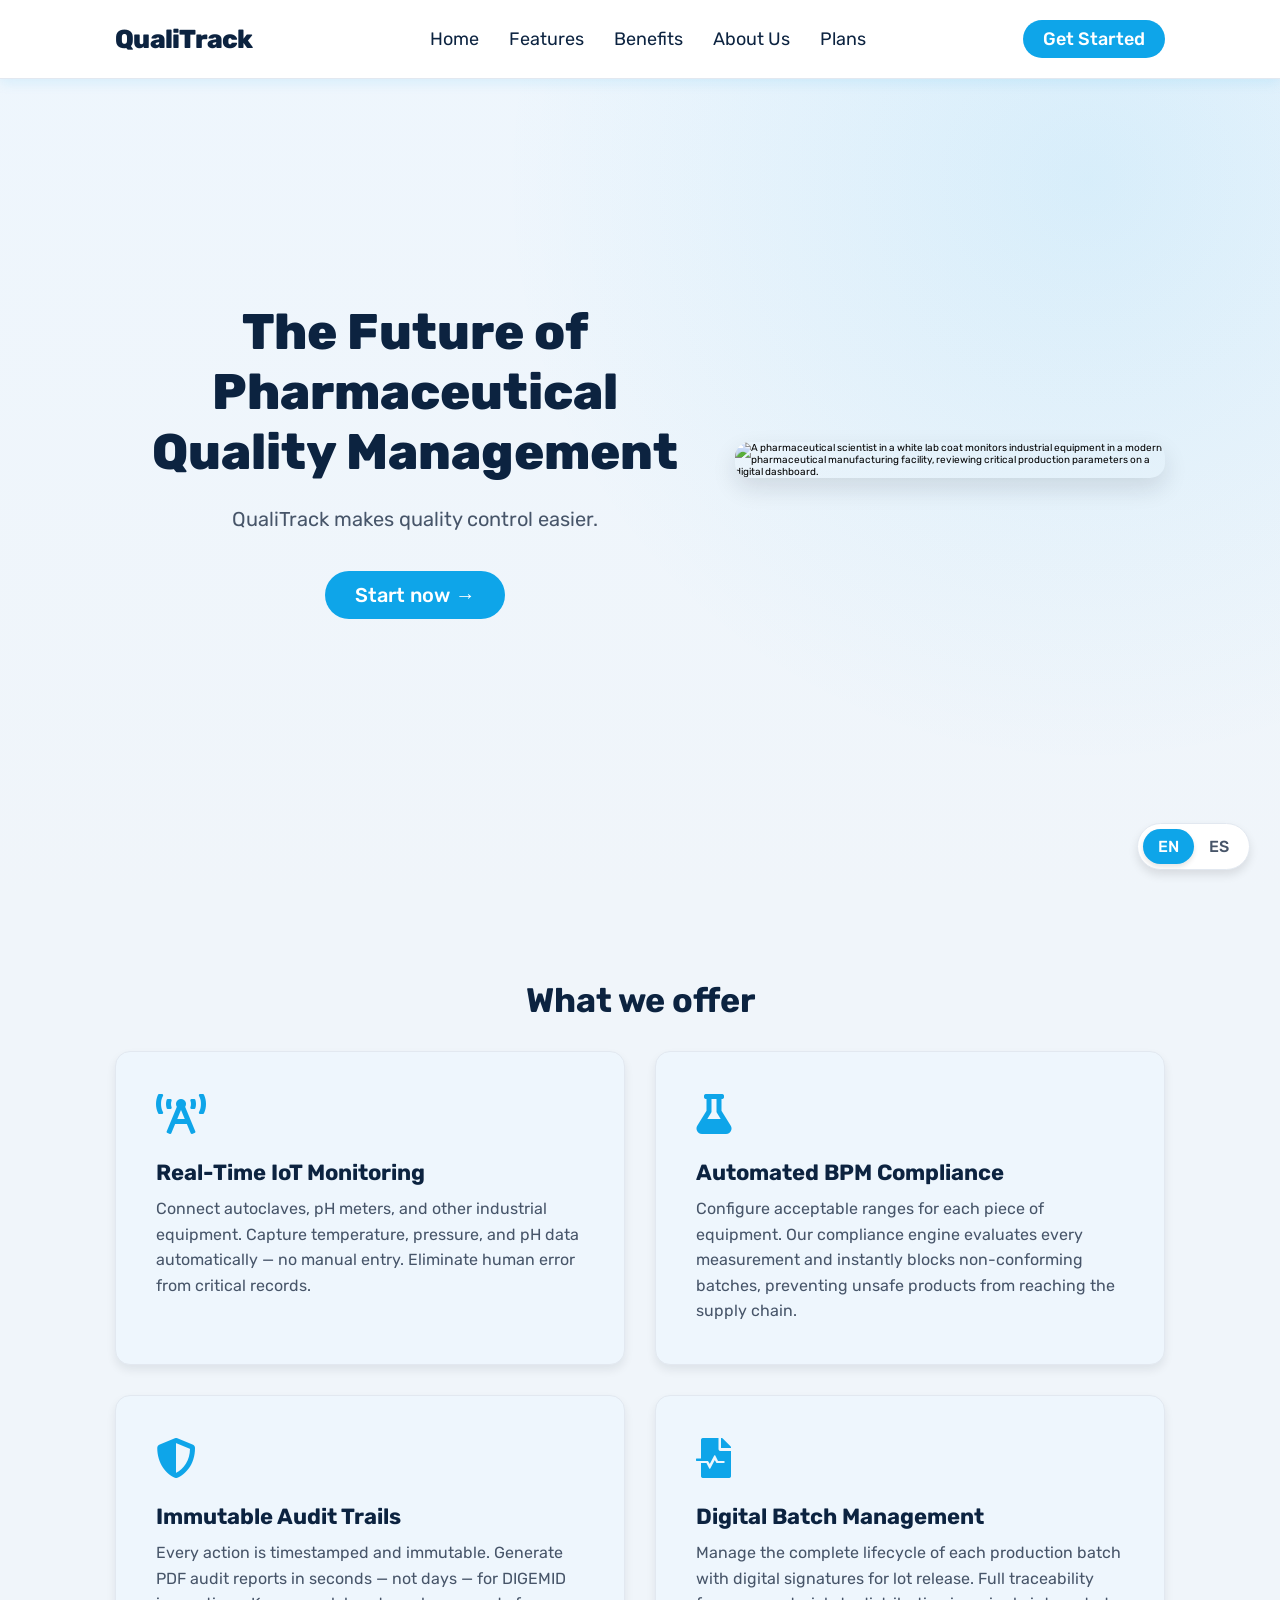
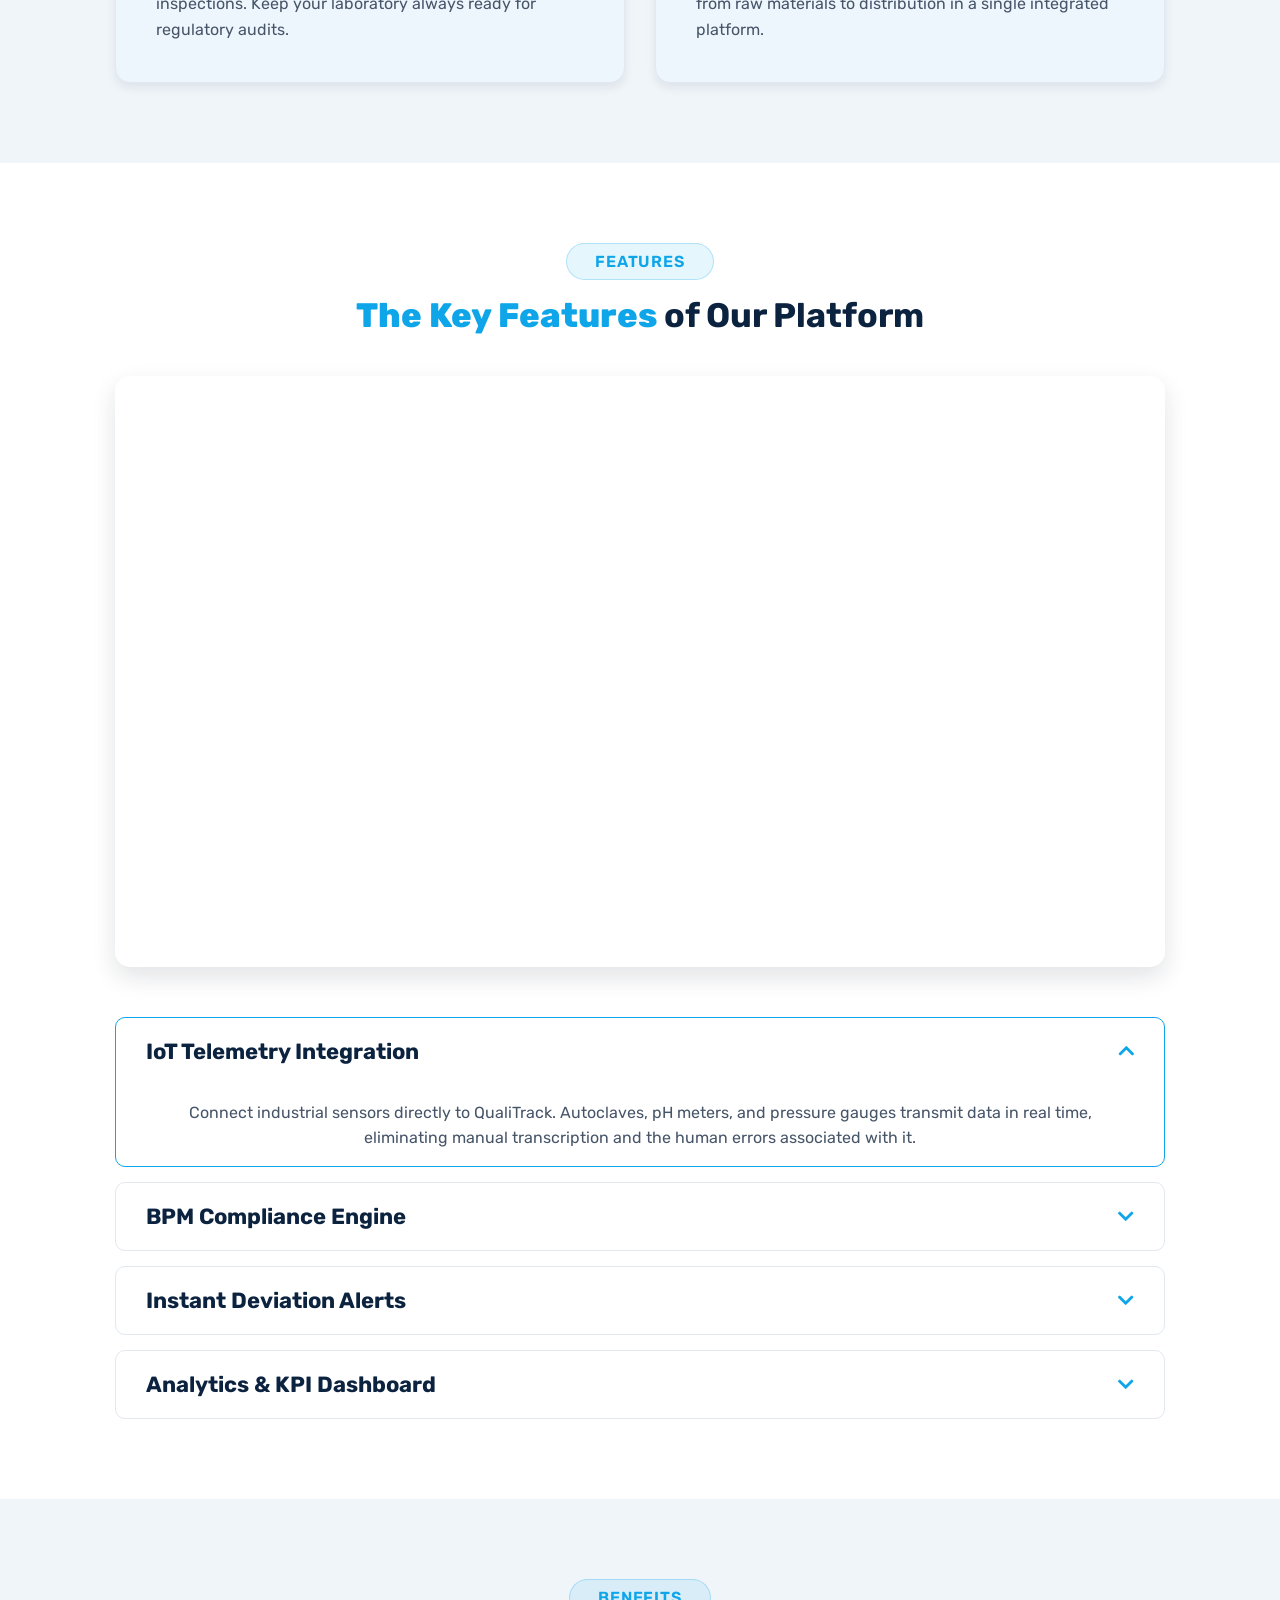
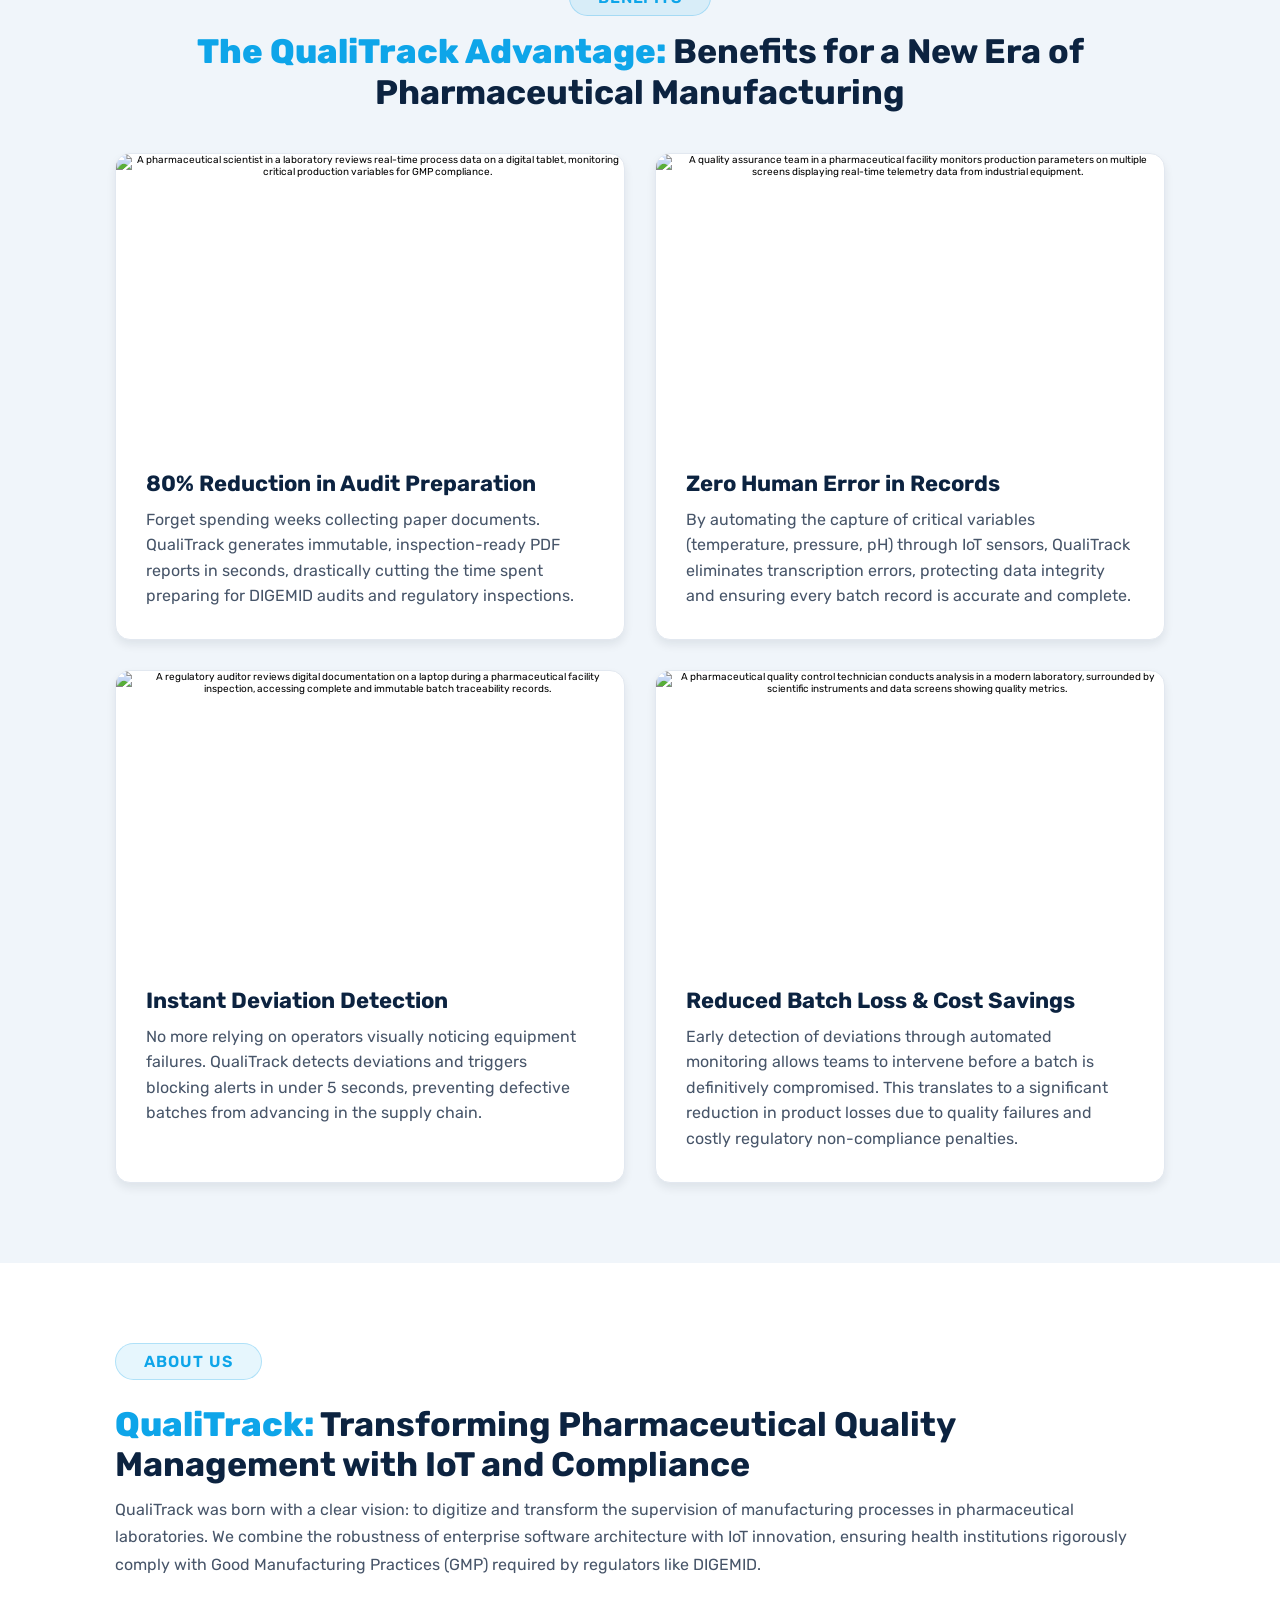
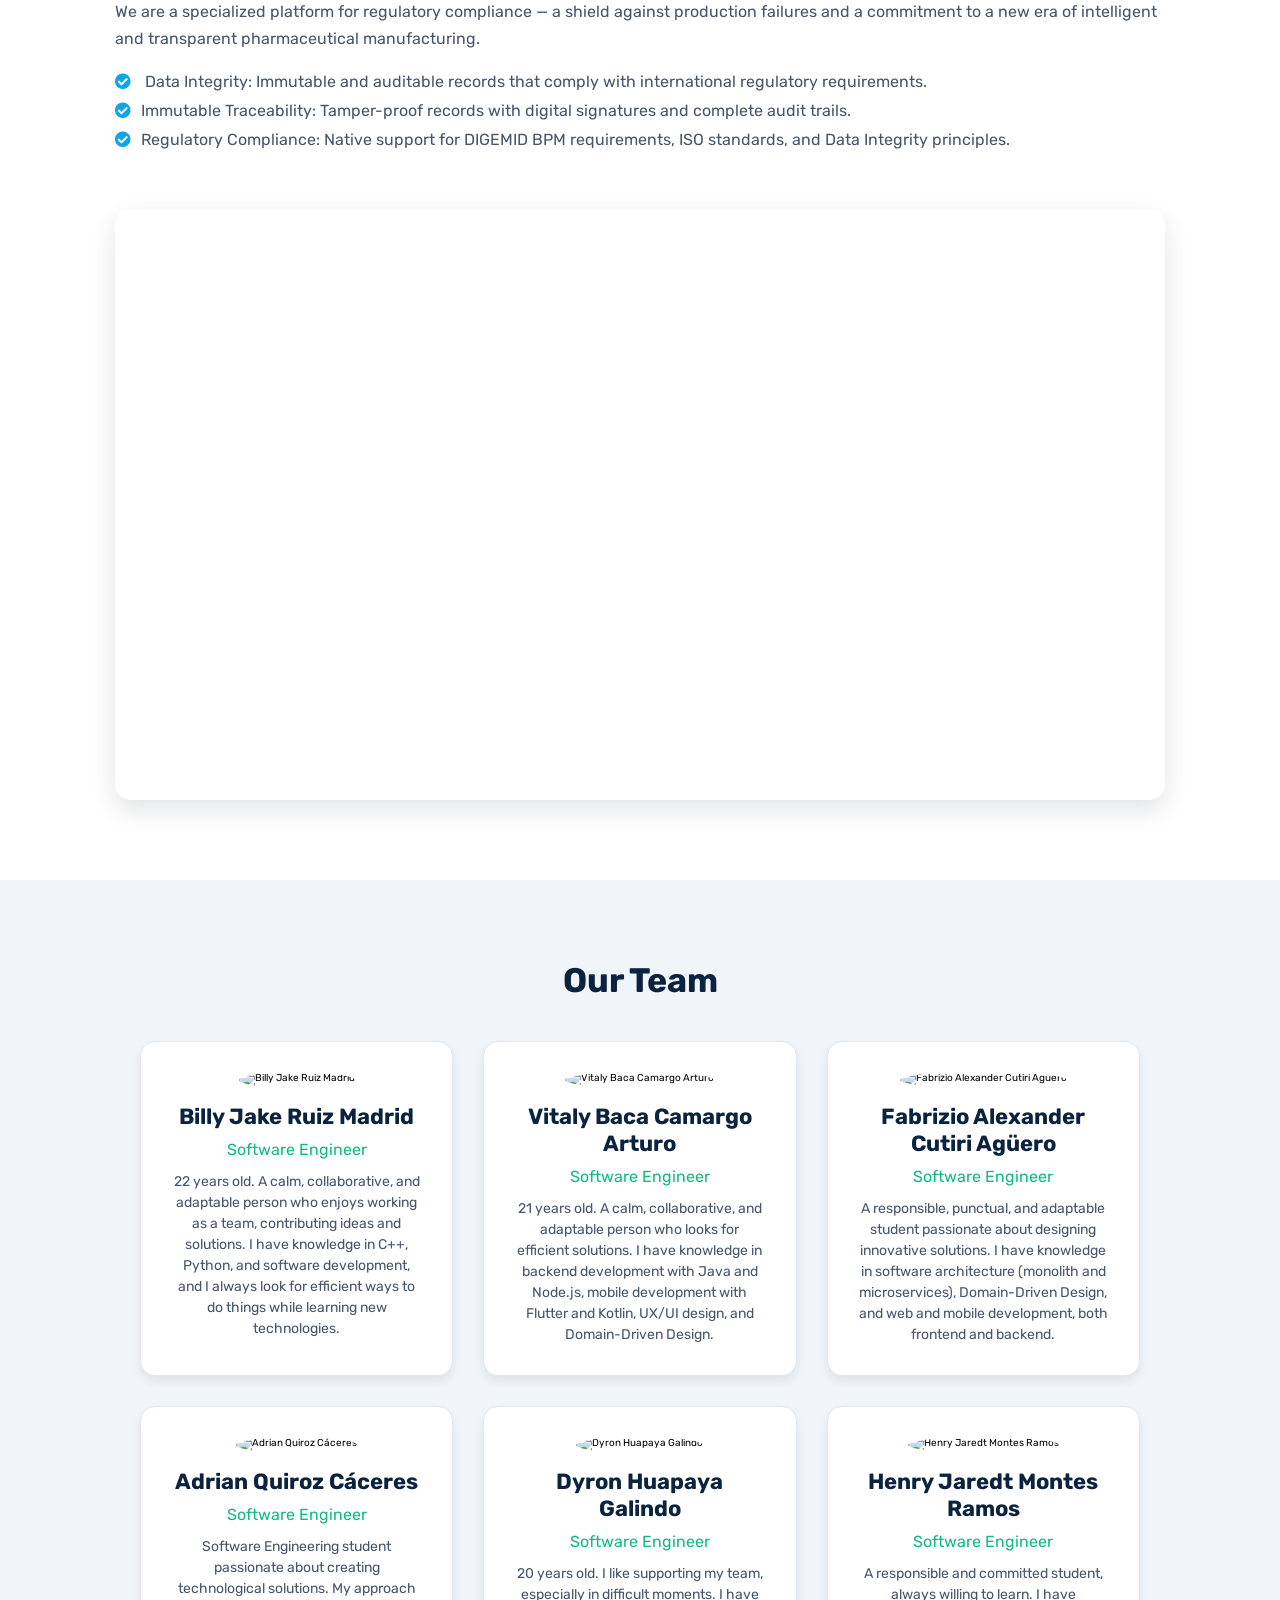
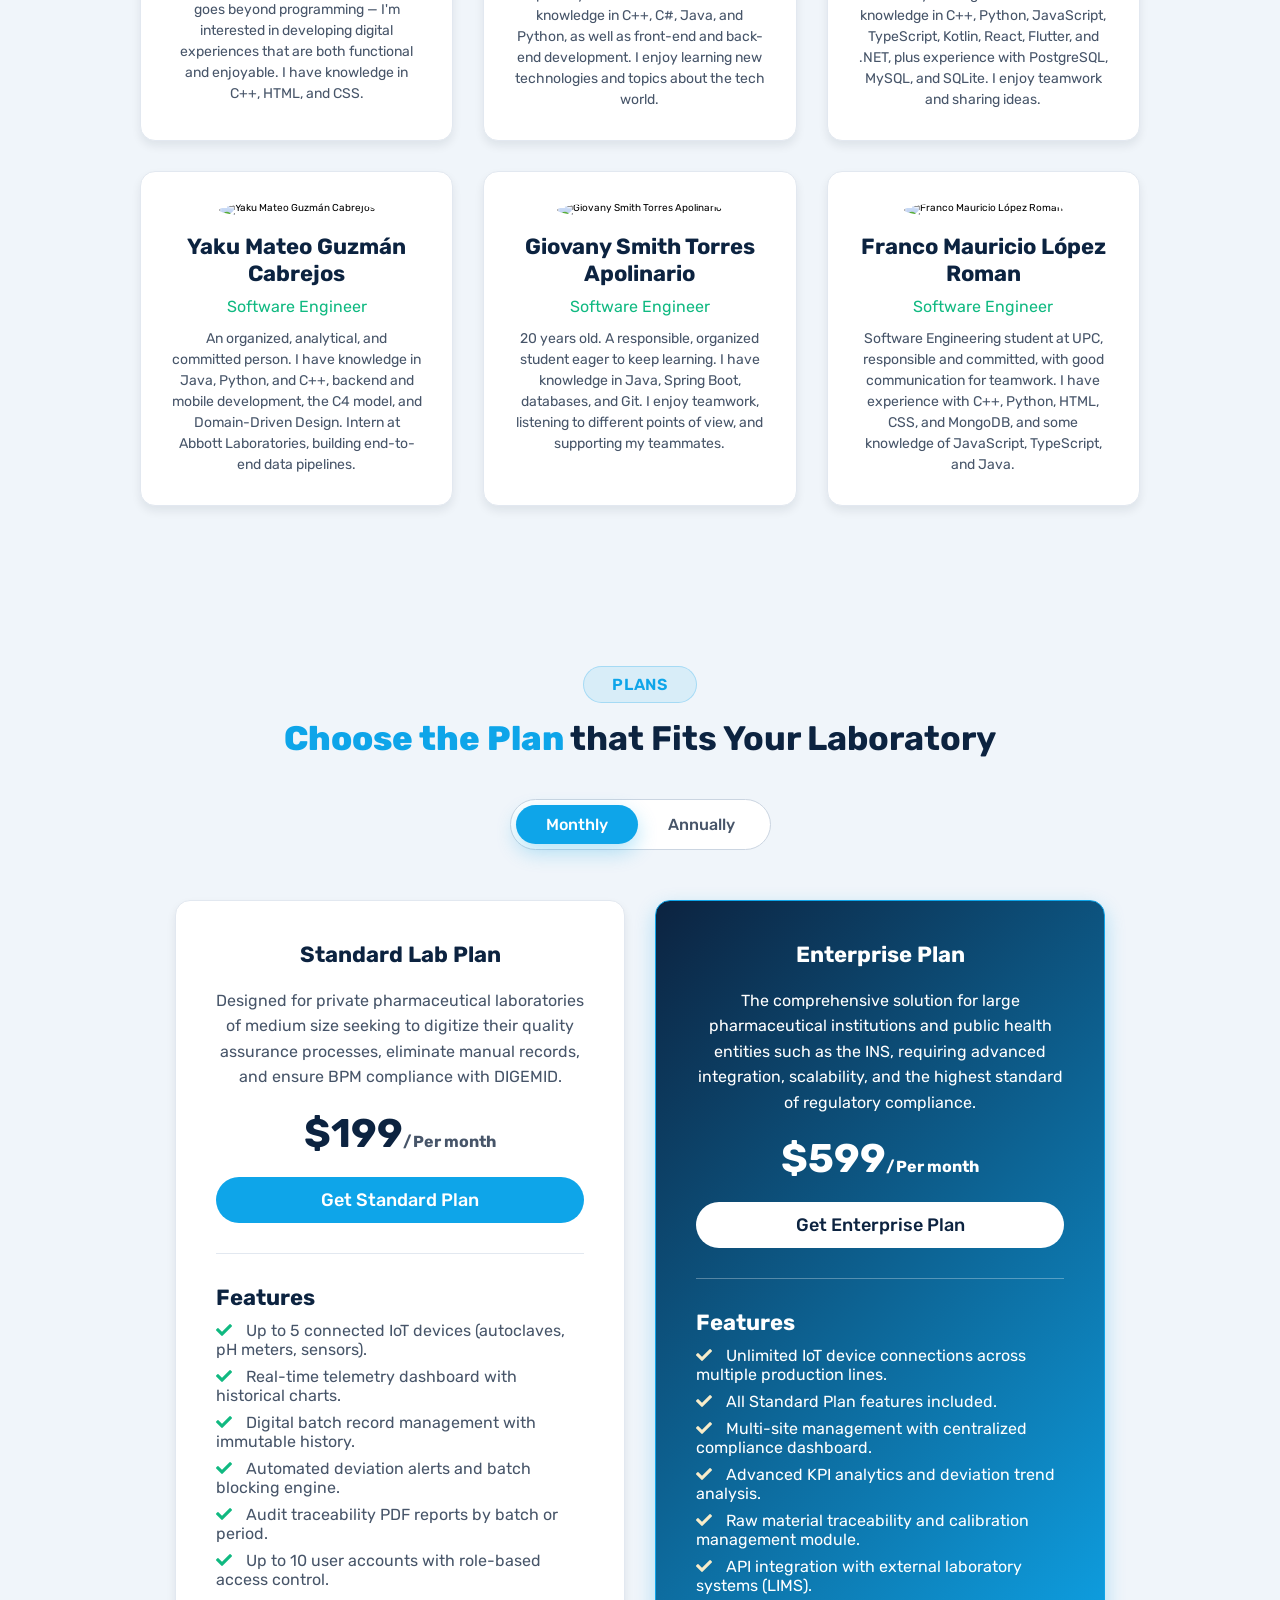
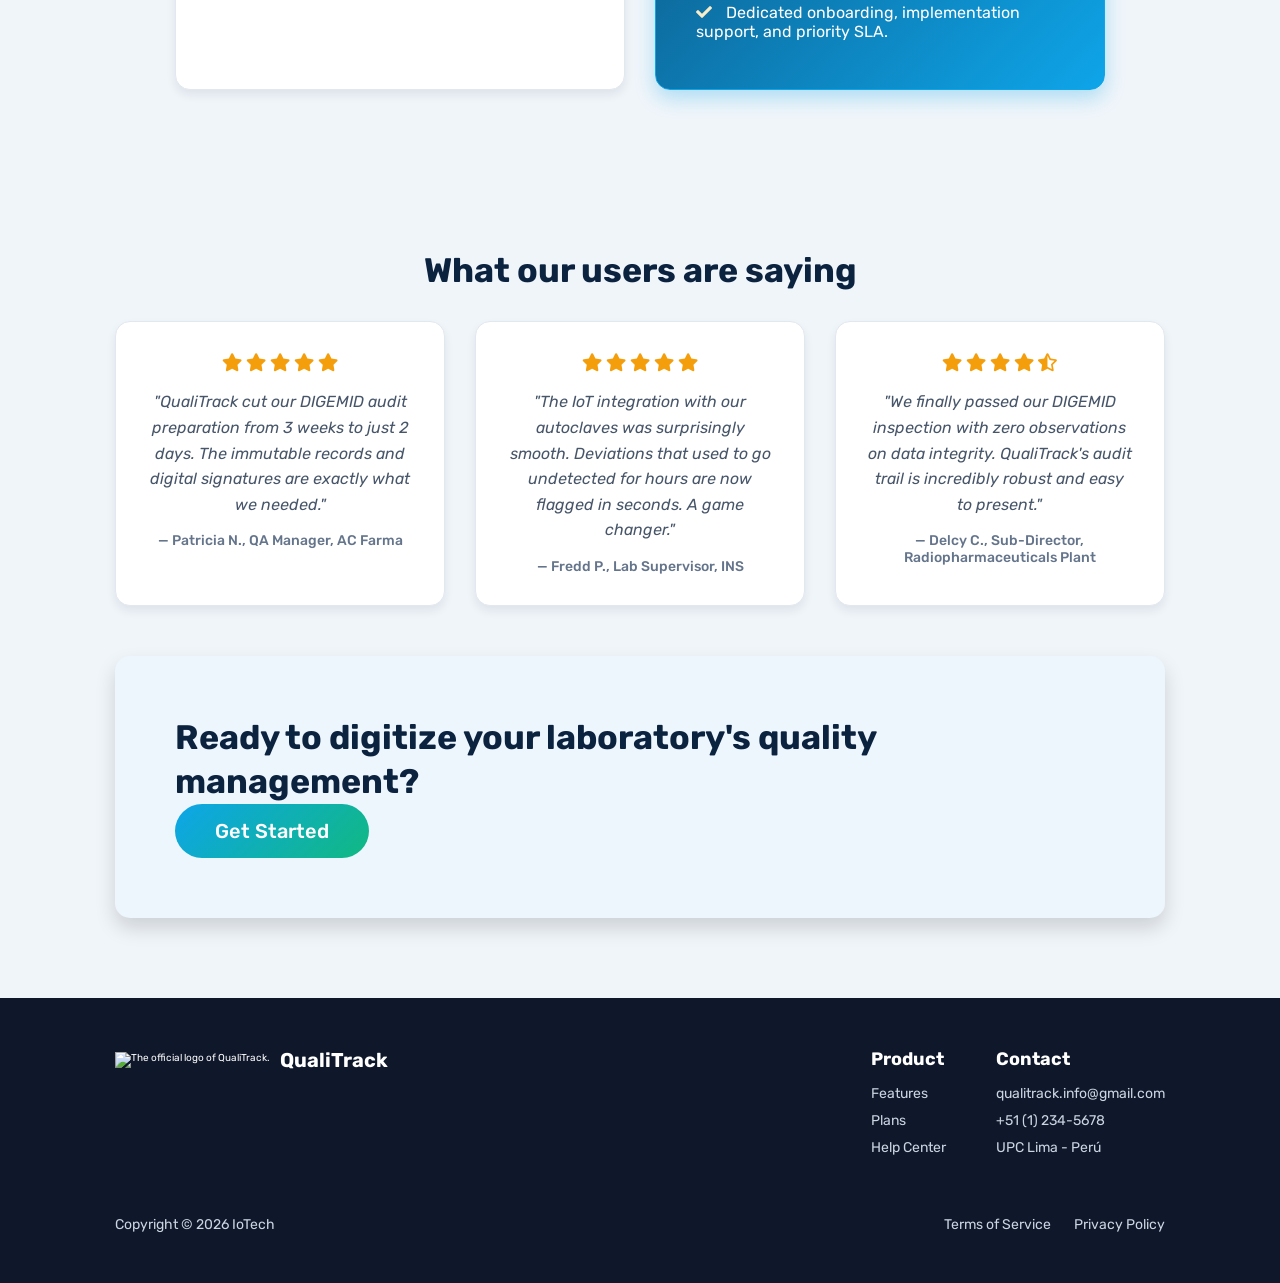
==== commit 84324141: "refactor(pages): use the shared header and footer placeholders" ====
--- a/index.html
+++ b/index.html
@@ -17,24 +17,7 @@
 
 <body>
     <!-- Hero Section -->
-    <header class="header">
-        <a href="#" class="logo">QualiTrack</a>
-        <div class="menu-wrapper">
-            <nav class="navbar">
-                <a href="#home" data-i18n="nav.home">Home</a>
-                <a href="#features" data-i18n="nav.features">Features</a>
-                <a href="#benefits" data-i18n="nav.benefits">Benefits</a>
-                <a href="#about" data-i18n="nav.about">About Us</a>
-                <a href="#plans" data-i18n="nav.plans">Plans</a>
-            </nav>
-            <div class="buttons">
-                <!-- <a href="#" class="btn sign-in" data-i18n="nav.signin">Sign In</a> -->
-                <a href="https://qualitrack-iotech.web.app/" class="btn sign-up" data-i18n="nav.signup">Get
-                    Started</a>
-            </div>
-        </div>
-        <div id="menu-btn" class="fas fa-bars"></div>
-    </header>
+    <div id="header-placeholder"></div>
 
     <!-- Home Section -->
     <section class="home" id="home">
@@ -576,46 +559,7 @@
     </section>
 
     <!-- Footer Section -->
-    <footer class="footer">
-        <!--<div class="top-footer">
-            <div class="subscribe-text">
-                <h2 data-i18n="footer.subscribe.heading">Stay Ahead of Every Audit. Subscribe for Updates.</h2>
-            </div>
-            <div class="subscribe-form">
-                <input type="email" data-i18n-placeholder="footer.subscribe.placeholder"
-                    placeholder="Enter your institutional email">
-                <button class="btn subscribe-btn" data-i18n="footer.subscribe.button">Contact Us</button>
-            </div>
-        </div> -->
-        <div class="bottom-footer">
-            <div class="footer-logo">
-                <img src="public/assets/images/the-logo-of-quialitrack.png" alt="The official logo of QualiTrack.">
-                <p>QualiTrack</p>
-            </div>
-            <div class="footer-links">
-                <div class="column">
-                    <h4 data-i18n="footer.product.heading">Product</h4>
-                    <a href="#features" data-i18n="footer.links1.link1">Features</a>
-                    <a href="#plans" data-i18n="footer.links1.link2">Plans</a>
-                    <a href="#" data-i18n="footer.links1.link3">Help Center</a>
-                </div>
-                <div class="column">
-                    <h4 data-i18n="footer.contact.heading">Contact</h4>
-                    <a href="mailto:qualitrack.info@gmail.com">qualitrack.info@gmail.com</a>
-                    <p data-i18n="footer.links2.phone">+51 (1) 234-5678</p>
-                    <p data-i18n="footer.links2.location">UPC Lima - Perú</p>
-                </div>
-            </div>
-        </div>
-        <div class="copyright">
-            <p data-i18n="footer.copyright">Copyright © 2026 IoTech</p>
-            <div class="legal-links">
-                <a href="public/sections/tos.html" data-i18n="footer.legal.terms">Terms of Service</a>
-                <a href="public/sections/policies.html" data-i18n="footer.legal.privacy">Privacy
-                    Policy</a>
-            </div>
-        </div>
-    </footer>
+    <div id="footer-placeholder"></div>
 
     <div class="language-switcher-container">
         <div id="language-switcher">
--- a/public/assets/styles/style.css
+++ b/public/assets/styles/style.css
@@ -0,0 +1,1241 @@
+@import url('https://fonts.googleapis.com/css2?family=Rubik:ital,wght@0,300..900;1,300..900&display=swap');
+
+:root {
+    /* QualiTrack – Brand Colors */
+    --primary-color: #0ea5e9;        /* IoT cyan-blue */
+    --secondary-color: #0c2340;      /* Deep navy for headings */
+    --tertiary-color: #10b981;       /* Compliance green */
+    --primary-soft: rgba(14, 165, 233, 0.1);   /* Tinted backgrounds (badges) */
+    --primary-border: rgba(14, 165, 233, 0.25);
+    --text-dark: #1e293b;
+    --text-body: #475569;            /* Paragraphs */
+    --text-muted: #64748b;           /* Captions, dates, secondary text */
+    --text-light: #fff;
+    --text-on-dark: #cbd5e1;         /* Footer text */
+    --accent-on-dark: #f8ecc9;       /* Highlights over the navy gradient */
+    --rating-color: #f59e0b;         /* Review stars */
+    --bg-light: #f0f5fa;
+    --bg-alt: #f8fafc;               /* Alternate sections */
+    --bg-tint: #eef6fd;              /* Tinted boxes */
+    --bg-dark: #0f172a;
+    --card-bg: #fff;
+    --border-color: #e2e8f0;
+    --border-strong: #cbd5e1;
+    --box-shadow: 0 0.4rem 1.2rem rgba(14, 165, 233, 0.10);
+
+    /* Type scale */
+    --fs-display: 5rem;              /* Hero title */
+    --fs-h1: 4rem;                   /* Page titles and prices */
+    --fs-h2: 3.4rem;                 /* Section headings */
+    --fs-h3: 2.2rem;                 /* Card and item titles */
+    --fs-lead: 2rem;                 /* Lead paragraphs and large buttons */
+    --fs-large: 1.8rem;              /* Navigation and buttons */
+    --fs-body: 1.6rem;
+    --fs-small: 1.4rem;
+
+    /* Spacing */
+    --section-padding: 8rem 9%;
+
+    /* Shapes and elevation */
+    --radius-sm: 1rem;
+    --radius-lg: 1.5rem;
+    --radius-pill: 5rem;
+    --shadow-sm: 0 0.5rem 1rem rgba(15, 23, 42, 0.08);
+    --shadow-md: 0 1rem 2.4rem rgba(15, 23, 42, 0.12);
+    --shadow-primary: 0 0.8rem 2rem rgba(14, 165, 233, 0.3);
+    --lift: translateY(-0.6rem);
+}
+
+* {
+    margin: 0;
+    padding: 0;
+    box-sizing: border-box;
+    font-family: 'Rubik', sans-serif;
+    border: none;
+    text-decoration: none;
+}
+
+a, button {
+    transition: color 0.2s ease, background-color 0.2s ease;
+}
+
+/* Visible focus for keyboard navigation only */
+a:focus-visible, button:focus-visible, input:focus-visible {
+    outline: 3px solid var(--primary-color);
+    outline-offset: 3px;
+}
+
+html {
+    font-size: 62.5%;
+    scroll-behavior: smooth;
+    scroll-padding-top: 6rem;
+    overflow-x: hidden;
+}
+
+body {
+    background: var(--bg-light);
+}
+
+section {
+    padding: var(--section-padding);
+    max-width: 1400px;
+    margin: 0 auto;
+}
+
+/* Shared Styles */
+
+.btn, .btn-home, .legal-back-btn {
+    display: inline-block;
+    padding: 1.2rem 3rem;
+    border-radius: var(--radius-pill);
+    font-size: var(--fs-large);
+    font-weight: 500;
+    cursor: pointer;
+    transition: background 0.3s ease, color 0.3s ease, transform 0.2s ease, box-shadow 0.3s ease;
+}
+
+.btn:hover, .btn-home:hover, .legal-back-btn:hover {
+    transform: translateY(-0.2rem);
+    box-shadow: var(--shadow-primary);
+}
+
+.heading, .section-heading-split, .testimonials-cta .reviews-heading {
+    font-size: var(--fs-h2);
+}
+
+.heading, .section-heading-split {
+    text-align: center;
+    color: var(--secondary-color);
+}
+
+.heading {
+    margin-bottom: 1rem;
+}
+
+.btn {
+    background: var(--secondary-color);
+    color: var(--text-light);
+}
+
+.btn:hover {
+    background: var(--primary-color);
+}
+
+.section-button-title {
+    display: inline-block;
+    background-color: var(--primary-soft);
+    color: var(--primary-color);
+    border: 1px solid var(--primary-border);
+    padding: 0.8rem 2.8rem;
+    border-radius: var(--radius-pill);
+    font-size: var(--fs-body);
+    font-weight: 600;
+    text-align: center;
+    margin-bottom: 15px;
+    letter-spacing: 0.06em;
+    text-transform: uppercase;
+}
+
+.section-heading-split {
+    font-weight: 700;
+    margin-bottom: 4rem;
+}
+
+.section-heading-split .highlight-blue {
+    color: var(--primary-color);
+    font-weight: 800;
+}
+
+.offer-box, .benefit-card-image, .team-member, .plan-card, .review-card {
+    border: 1px solid var(--border-color);
+    border-radius: var(--radius-lg);
+    box-shadow: var(--shadow-sm);
+    transition: transform 0.3s ease, box-shadow 0.3s ease, border-color 0.3s ease;
+}
+
+.offer-box:hover, .benefit-card-image:hover, .team-member:hover, .plan-card:hover, .review-card:hover {
+    transform: var(--lift);
+    box-shadow: var(--shadow-md);
+    border-color: var(--primary-border);
+}
+
+.what-we-offer .container, .benefits-grid-image {
+    display: grid;
+    grid-template-columns: repeat(auto-fit, minmax(40rem, 1fr));
+    gap: 3rem;
+}
+
+.features-accordion, .benefits-section {
+    text-align: center;
+}
+
+/* Full-width white bands to alternate with the page background */
+.features-accordion, .about-us {
+    background: var(--card-bg);
+    max-width: none;
+}
+
+.what-we-offer .offer-box p, .features-accordion .accordion-content p,
+.plans .plan-card .plan-description {
+    font-size: var(--fs-body);
+    color: var(--text-body);
+    line-height: 1.6;
+}
+
+/* Language Switcher */
+.language-switcher-container {
+    position: fixed;
+    bottom: 3rem;
+    right: 3rem;
+    z-index: 1000;
+}
+
+#language-switcher {
+    background: var(--card-bg);
+    border: 1px solid var(--border-color);
+    border-radius: 5rem;
+    padding: 0.5rem;
+    display: flex;
+    box-shadow: 0 0.5rem 1rem rgba(0, 0, 0, 0.1);
+}
+
+#language-switcher .lang-btn {
+    font-size: var(--fs-body);
+    font-weight: 500;
+    padding: 0.8rem 1.5rem;
+    background: transparent;
+    border: none;
+    cursor: pointer;
+    color: var(--text-body);
+    border-radius: 5rem;
+    transition: background-color 0.3s ease, color 0.3s ease;
+}
+
+#language-switcher .lang-btn.active {
+    background: var(--primary-color);
+    color: var(--text-light);
+    box-shadow: 0 0.3rem 0.5rem rgba(0, 0, 0, 0.1);
+}
+
+/* NavBar - Header */
+.header {
+    position: fixed;
+    top: 0;
+    left: 0;
+    right: 0;
+    background: var(--card-bg);
+    padding: 2rem 9%;
+    display: flex;
+    align-items: center;
+    z-index: 1000;
+    box-shadow: var(--box-shadow);
+    border-bottom: 1px solid var(--border-color);
+    transition: box-shadow 0.3s ease;
+}
+
+.header.scrolled {
+    box-shadow: 0 0.4rem 2rem rgba(14, 165, 233, 0.15);
+}
+
+.header .logo {
+    font-size: 2.6rem;
+    color: var(--secondary-color);
+    font-weight: 800;
+    margin-right: 2rem;
+    letter-spacing: -0.03em;
+}
+
+.header .menu-wrapper {
+    display: flex;
+    align-items: center;
+    flex-grow: 1;
+}
+
+.header .navbar {
+    display: flex;
+    justify-content: center;
+    flex-grow: 1;
+}
+
+.header .navbar a {
+    font-size: var(--fs-large);
+    padding: 0 1.5rem;
+    color: var(--secondary-color);
+}
+
+.header .navbar a:hover {
+    color: var(--primary-color);
+}
+
+.header .buttons {
+    display: flex;
+    align-items: center;
+    gap: 1rem;
+    margin-left: auto;
+}
+
+.header .buttons .sign-up {
+    background: var(--primary-color);
+    padding: 0.8rem 2rem;
+}
+
+.header .buttons .sign-up:hover {
+    background: var(--secondary-color);
+}
+
+.header .fa-bars {
+    font-size: 3rem;
+    color: var(--text-dark);
+    cursor: pointer;
+    display: none;
+    margin-left: 2rem;
+}
+
+/* Home Section */
+.home {
+    min-height: 100vh;
+    width: 100%;
+    display: flex;
+    align-items: center;
+    justify-content: space-evenly;
+    padding-top: 10rem;
+    background:
+        radial-gradient(circle at 85% 20%, var(--primary-soft) 0, transparent 45%),
+        linear-gradient(180deg, var(--bg-tint) 0%, var(--bg-light) 100%);
+    max-width: none;
+}
+
+.home .hero-content-wrapper {
+    z-index: 2;
+    max-width: 60rem;
+    text-align: center;
+}
+
+.home h1 {
+    font-size: var(--fs-display);
+    color: var(--secondary-color);
+    font-weight: 800;
+    line-height: 1.2;
+    margin-bottom: 1.5rem;
+}
+
+.home p {
+    font-size: var(--fs-lead);
+    color: var(--text-body);
+    padding: 1rem 0;
+    margin-bottom: 3rem;
+}
+
+.home .btn-home {
+    background: var(--primary-color);
+    color: var(--text-light);
+    font-size: var(--fs-lead);
+}
+
+.home .btn-home:hover {
+    background: var(--secondary-color);
+}
+
+.home .image-container {
+    z-index: 2;
+    max-width: 45rem;
+    animation: float 3s ease-in-out infinite;
+    margin-left: 2rem;
+}
+
+.home .image-container .home-image img {
+    width: 100%;
+    border-radius: var(--radius-lg);
+    box-shadow: var(--shadow-md);
+}
+
+@keyframes float {
+    0%,
+    100% {
+        transform: translateY(0);
+    }
+    50% {
+        transform: translateY(-1rem);
+    }
+}
+
+/* What We Offer Section */
+.what-we-offer .heading {
+    margin-bottom: 3rem;
+}
+
+.what-we-offer .offer-box {
+    background: var(--bg-tint);
+    padding: 4rem;
+    text-align: left;
+}
+
+.what-we-offer .offer-box .icon-container {
+    font-size: 4rem;
+    color: var(--primary-color);
+    margin-bottom: 2rem;
+}
+
+.what-we-offer .offer-box h3 {
+    font-size: var(--fs-h3);
+    color: var(--secondary-color);
+    margin-bottom: 1rem;
+}
+
+/* Features Section */
+.features-accordion .features-container-split {
+    display: flex;
+    flex-wrap: wrap;
+    align-items: center;
+    justify-content: center;
+    gap: 5rem;
+}
+
+.features-accordion .video-container-split {
+    flex: 1 1 50rem;
+    aspect-ratio: 16 / 9;
+    border-radius: var(--radius-lg);
+    overflow: hidden;
+    box-shadow: var(--shadow-md);
+    animation: float 3s ease-in-out infinite;
+    min-width: 40rem;
+}
+
+.features-accordion .video-container-split iframe {
+    width: 100%;
+    height: 100%;
+}
+
+.features-accordion .accordion-container {
+    flex: 1 1 50rem;
+    display: flex;
+    flex-direction: column;
+    gap: 1.5rem;
+    min-width: 40rem;
+}
+
+.features-accordion .accordion-item {
+    background: var(--card-bg);
+    border: 1px solid var(--border-color);
+    border-radius: var(--radius-sm);
+    overflow: hidden;
+    transition: border-color 0.3s ease, box-shadow 0.3s ease;
+}
+
+.features-accordion .accordion-item.active {
+    border-color: var(--primary-color);
+}
+
+.features-accordion .accordion-title {
+    display: flex;
+    justify-content: space-between;
+    align-items: center;
+    padding: 2rem 3rem;
+    cursor: pointer;
+}
+
+.features-accordion .accordion-title h4 {
+    font-size: var(--fs-h3);
+    color: var(--secondary-color);
+}
+
+.features-accordion .accordion-title .fas {
+    font-size: 1.8rem;
+    color: var(--primary-color);
+    transition: transform 0.3s ease;
+}
+
+.features-accordion .accordion-item.active .accordion-title .fas {
+    transform: rotate(180deg);
+}
+
+.features-accordion .accordion-content {
+    max-height: 0;
+    overflow: hidden;
+    transition: max-height 0.3s ease-out, padding 0.3s ease-out;
+    padding: 0 3rem;
+}
+
+.features-accordion .accordion-item.active .accordion-content {
+    max-height: 20rem;
+    padding: 1.5rem 3rem;
+}
+
+/* Benefits Section */
+.benefits-grid-image {
+    justify-content: center;
+}
+
+.benefit-card-image {
+    background: var(--card-bg);
+    overflow: hidden;
+}
+
+.card-image-container {
+    width: 100%;
+    aspect-ratio: 16 / 9;
+    overflow: hidden;
+}
+
+.card-image-container img {
+    width: 100%;
+    height: 100%;
+    object-fit: cover;
+    display: block;
+}
+
+.card-content {
+    padding: 3rem;
+    text-align: left;
+}
+
+.card-content h3 {
+    font-size: var(--fs-h3);
+    color: var(--secondary-color);
+    margin-bottom: 1rem;
+}
+
+.card-content p {
+    font-size: var(--fs-body);
+    color: var(--text-body);
+    line-height: 1.6;
+}
+
+/* About Us Section */
+.about-us .container-about {
+    display: flex;
+    flex-wrap: wrap;
+    align-items: center;
+    gap: 5rem;
+}
+
+.about-us .content-about {
+    flex: 1 1 50rem;
+    text-align: left;
+}
+
+.about-us .content-about .section-button-title,
+.about-us .content-about .section-heading-split {
+    text-align: left;
+}
+
+.about-us .content-about h2 {
+    font-size: var(--fs-h2);
+    color: var(--secondary-color);
+    margin: 1rem 0;
+    line-height: 1.2;
+}
+
+.about-us .content-about p {
+    font-size: var(--fs-body);
+    color: var(--text-body);
+    line-height: 1.7;
+    margin-bottom: 2rem;
+}
+.about-us .content-about ul {
+    list-style: none;
+}
+
+.about-us .content-about ul li {
+    font-size: var(--fs-body);
+    color: var(--text-body);
+    margin-bottom: 1rem;
+}
+
+.about-us .content-about ul li .fas {
+    color: var(--primary-color);
+    margin-right: 1rem;
+}
+
+.about-us .video-container {
+    position: relative;
+    flex: 1 1 50rem;
+    aspect-ratio: 16 / 9;
+    border-radius: var(--radius-lg);
+    overflow: hidden;
+    box-shadow: var(--shadow-md);
+}
+
+.about-us .video-container iframe {
+    width: 100%;
+    height: 100%;
+}
+
+/* Our Team Section */
+.our-team .heading {
+    margin-bottom: 4rem;
+}
+
+.our-team .team-grid {
+    display: flex;
+    flex-wrap: wrap;
+    justify-content: center;
+    gap: 3rem;
+    max-width: 100rem;
+    margin: 0 auto;
+}
+
+.our-team .team-member {
+    background: var(--card-bg);
+    padding: 3rem;
+    text-align: center;
+    flex: 1 1 30rem;
+    max-width: 32rem;
+}
+
+.our-team .team-member img {
+    width: 12rem;
+    height: 12rem;
+    border-radius: 50%;
+    object-fit: cover;
+    margin-bottom: 1.5rem;
+}
+
+.our-team .team-member h3 {
+    font-size: var(--fs-h3);
+    color: var(--secondary-color);
+    margin-bottom: 1rem;
+}
+
+.our-team .team-member p {
+    font-size: var(--fs-body);
+    color: var(--tertiary-color);
+    margin-bottom: 1.2rem;
+}
+
+.our-team .team-member span {
+    font-size: var(--fs-small);
+    color: var(--text-body);
+    line-height: 1.5;
+    display: block;
+}
+
+/* Plans Section */
+.plans {
+    text-align: center;
+}
+
+.plans .plan-toggle {
+    display: flex;
+    justify-content: center;
+    align-items: center;
+    background: var(--card-bg);
+    border-radius: var(--radius-pill);
+    padding: 0.5rem;
+    width: fit-content;
+    margin: 2rem auto 5rem;
+    border: 1px solid var(--border-strong);
+}
+
+.plans .toggle-btn {
+    padding: 1rem 3rem;
+    border-radius: var(--radius-pill);
+    font-size: var(--fs-body);
+    cursor: pointer;
+    background: transparent;
+    color: var(--text-body);
+    font-weight: 500;
+    white-space: nowrap;
+}
+
+.plans .toggle-btn.active {
+    background: var(--primary-color);
+    color: var(--text-light);
+    box-shadow: var(--shadow-primary);
+}
+
+.plans .plans-container {
+    display: flex;
+    flex-wrap: wrap;
+    justify-content: center;
+    gap: 3rem;
+}
+
+.plans .plan-card {
+    background: var(--card-bg);
+    padding: 4rem;
+    text-align: center;
+    max-width: 45rem;
+    flex-grow: 1;
+}
+
+.plans .plan-card.highlight-card {
+    background: linear-gradient(135deg, var(--secondary-color) 0%, var(--primary-color) 100%);
+    color: var(--text-light);
+    border-color: var(--primary-color);
+    box-shadow: var(--shadow-primary);
+}
+
+.plans .plan-card.highlight-card h3, .plans .plan-card.highlight-card .price p,
+.plans .plan-card.highlight-card .price span, .plans .plan-card.highlight-card .features h4,
+.plans .plan-card.highlight-card .features li {
+    color: var(--text-light);
+}
+
+.plans .plan-card.highlight-card .annual-save, .plans .plan-card.highlight-card .features .fas {
+    color: var(--accent-on-dark);
+}
+
+.plans .plan-card h3 {
+    font-size: var(--fs-h3);
+    color: var(--secondary-color);
+    margin-bottom: 2rem;
+}
+
+.plans .plan-card .price p {
+    font-size: var(--fs-h1);
+    font-weight: 700;
+    color: var(--secondary-color);
+}
+
+.plans .plan-card .price span {
+    font-size: var(--fs-body);
+    color: var(--text-body);
+}
+
+.plans .plan-card .annual-save {
+    font-size: var(--fs-small);
+    color: var(--tertiary-color);
+    font-weight: bold;
+    margin-top: 1rem;
+}
+
+.plans .plan-card .btn {
+    margin-top: 2rem;
+    background: var(--primary-color);
+    width: 100%;
+}
+
+.plans .plan-card .btn:hover {
+    background: var(--secondary-color);
+}
+
+.plans .plan-card.highlight-card .btn {
+    background: var(--text-light);
+    color: var(--secondary-color);
+}
+
+.plans .plan-card.highlight-card .btn:hover {
+    background: var(--secondary-color);
+    color: var(--text-light);
+}
+
+.plans .plan-card .features {
+    margin-top: 3rem;
+    text-align: left;
+}
+
+.plans .plan-card .features h4 {
+    font-size: var(--fs-h3);
+    color: var(--secondary-color);
+    margin-bottom: 1rem;
+}
+
+.plans .plan-card .features ul {
+    list-style: none;
+}
+
+.plans .plan-card .features li {
+    font-size: var(--fs-body);
+    color: var(--text-body);
+    margin-bottom: 0.8rem;
+}
+
+.plans .plan-card .features .fas {
+    color: var(--tertiary-color);
+    margin-right: 1rem;
+}
+
+.plans .plan-card .plan-description {
+    margin-bottom: 2rem;
+}
+
+.plans .plan-card .plan-divider {
+    height: 1px;
+    background-color: var(--border-color);
+    margin: 3rem 0;
+}
+
+.plans .plan-card.highlight-card .plan-description {
+    color: var(--text-light);
+}
+
+.plans .plan-card.highlight-card .plan-divider {
+    background-color: rgba(255, 255, 255, 0.3);
+}
+
+/* Testimonial & CTA Section */
+.testimonials-cta {
+    text-align: center;
+}
+
+.testimonials-cta .container-cta {
+    background: var(--bg-tint);
+    border-radius: var(--radius-lg);
+    padding: 6rem;
+    display: flex;
+    justify-content: space-between;
+    align-items: center;
+    gap: 3rem;
+    color: var(--secondary-color);
+    box-shadow: 0 1rem 2rem rgba(0, 0, 0, 0.15);
+}
+
+.testimonials-cta .container-cta .cta-content {
+    flex: 1 1 60%;
+    text-align: left;
+}
+
+.testimonials-cta .container-cta .cta-heading {
+    font-size: var(--fs-h2);
+    font-weight: 700;
+    line-height: 1.3;
+}
+
+.testimonials-cta .container-cta .btn.subscribe-btn {
+    background: linear-gradient(135deg, var(--primary-color), var(--tertiary-color));
+    color: var(--text-light);
+    padding: 1.5rem 4rem;
+    font-size: var(--fs-lead);
+    white-space: nowrap;
+}
+
+.testimonials-cta .container-cta .btn.subscribe-btn:hover {
+    background: linear-gradient(135deg, var(--tertiary-color), var(--primary-color));
+}
+
+.testimonials-cta .container-reviews {
+    margin-bottom: 5rem;
+}
+
+.testimonials-cta .reviews-heading {
+    color: var(--secondary-color);
+    margin-bottom: 3rem;
+}
+
+.testimonials-cta .review-grid {
+    display: grid;
+    grid-template-columns: repeat(auto-fit, minmax(30rem, 1fr));
+    gap: 3rem;
+    justify-content: center;
+}
+
+.testimonials-cta .review-card {
+    background: var(--card-bg);
+    padding: 3rem;
+    text-align: center;
+}
+
+.testimonials-cta .review-stars {
+    color: var(--rating-color);
+    font-size: 1.8rem;
+    margin-bottom: 1.5rem;
+}
+
+.testimonials-cta .review-text {
+    font-size: var(--fs-body);
+    color: var(--text-body);
+    line-height: 1.6;
+    font-style: italic;
+    margin-bottom: 1.5rem;
+}
+
+.testimonials-cta .reviewer-name {
+    font-size: var(--fs-small);
+    color: var(--text-muted);
+    font-weight: 500;
+}
+
+/* Footer Section */
+.footer {
+    background: var(--bg-dark);
+    color: var(--text-light);
+    padding: 5rem 9%;
+}
+.footer .bottom-footer {
+    display: flex;
+    justify-content: space-between;
+    align-items: flex-start;
+    flex-wrap: wrap;
+    gap: 3rem;
+}
+.footer .footer-logo {
+    display: flex;
+    align-items: center;
+    gap: 1rem;
+}
+.footer .footer-logo img {
+    max-width: 16rem;
+}
+
+.footer .footer-logo p {
+    font-size: var(--fs-lead);
+    font-weight: 700;
+}
+
+.footer .footer-links {
+    display: flex;
+    gap: 5rem;
+    flex-wrap: wrap;
+}
+
+.footer .footer-links .column h4 {
+    font-size: var(--fs-large);
+    margin-bottom: 1.5rem;
+}
+
+.footer .footer-links .column a, .footer .footer-links .column p {
+    display: block;
+    font-size: var(--fs-small);
+    color: var(--text-on-dark);
+    margin-bottom: 1rem;
+}
+
+.footer .footer-links .column a:hover, .footer .copyright .legal-links a:hover {
+    color: var(--primary-color);
+}
+
+.footer .copyright {
+    display: flex;
+    justify-content: space-between;
+    align-items: center;
+    margin-top: 5rem;
+    font-size: var(--fs-small);
+    color: var(--text-on-dark);
+}
+
+.footer .copyright .legal-links a {
+    color: var(--text-on-dark);
+    margin-left: 2rem;
+}
+
+/* Scroll-Reveal Animations (main.js) */
+.reveal-hidden {
+    opacity: 0;
+    transform: translateY(2.5rem);
+    transition: opacity 0.55s ease, transform 0.55s ease;
+}
+
+.reveal-visible {
+    opacity: 1;
+    transform: translateY(0);
+}
+
+/* Legal pages - Terms of Service and Policies */
+.legal-page-wrapper {
+    min-height: 100vh;
+    background: var(--bg-light);
+    padding-top: 10rem;
+    padding-bottom: 8rem;
+}
+
+.legal-page-content {
+    max-width: 86rem;
+    margin: 0 auto;
+    padding: 0 3rem;
+}
+
+.legal-page-content .back-link {
+    display: inline-flex;
+    align-items: center;
+    gap: 0.6rem;
+    font-size: var(--fs-body);
+    font-weight: 600;
+    color: var(--primary-color);
+    margin-bottom: 4rem;
+    transition: opacity 0.2s;
+}
+
+.legal-page-content .back-link:hover {
+    opacity: 0.75;
+}
+
+.legal-page-content h1 {
+    font-size: var(--fs-h1);
+    font-weight: 900;
+    color: var(--secondary-color);
+    margin-bottom: 0.8rem;
+    line-height: 1.2;
+}
+
+.legal-page-content .last-updated {
+    font-size: var(--fs-small);
+    color: var(--text-muted);
+    margin-bottom: 5rem;
+    display: block;
+}
+
+.legal-page-content h2 {
+    font-size: var(--fs-h3);
+    font-weight: 700;
+    color: var(--secondary-color);
+    margin-top: 4rem;
+    margin-bottom: 1.5rem;
+    padding-bottom: 1rem;
+    border-bottom: 2px solid var(--border-color);
+}
+
+.legal-page-content p, .legal-page-content ul li {
+    font-size: var(--fs-body);
+    color: var(--text-body);
+    line-height: 1.8;
+}
+
+.legal-page-content p {
+    margin-bottom: 1.5rem;
+}
+
+.legal-page-content ul {
+    list-style: disc;
+    padding-left: 2.5rem;
+    margin-bottom: 1.5rem;
+}
+
+.legal-page-content ul li {
+    margin-bottom: 0.8rem;
+}
+
+.legal-page-content a {
+    color: var(--primary-color);
+    text-decoration: underline;
+}
+
+.legal-page-content a:hover {
+    color: var(--secondary-color);
+}
+
+.legal-page-content .legal-back-btn {
+    margin-top: 5rem;
+    background: var(--primary-color);
+    color: var(--text-light);
+    font-size: var(--fs-body);
+    font-weight: 600;
+    text-decoration: none;
+}
+
+.legal-page-content .legal-back-btn:hover {
+    background: var(--secondary-color);
+}
+
+/* Media Queries for responsive design */
+@media (max-width: 1200px) {
+    .header .navbar a {
+        font-size: 1.6rem;
+        padding: 0 1rem;
+    }
+
+    .home {
+        flex-direction: column;
+        text-align: center;
+        padding-top: 10rem;
+    }
+
+    .home .image-container {
+        margin-top: 2rem;
+    }
+
+    .what-we-offer .container, .benefits-grid-image {
+        grid-template-columns: repeat(auto-fit, minmax(30rem, 1fr));
+    }
+
+    .plans-container {
+        flex-direction: column;
+        align-items: center;
+    }
+
+    .plan-card {
+        margin-bottom: 2rem;
+    }
+
+    .footer .bottom-footer {
+        flex-direction: column;
+        align-items: center;
+        text-align: center;
+    }
+
+    .footer .footer-links {
+        flex-direction: column;
+        align-items: center;
+        gap: 2rem;
+        margin-top: 2rem;
+    }
+}
+
+@media (max-width: 991px) {
+    html {
+        font-size: 55%;
+    }
+
+    section {
+        padding: 6rem 4%;
+    }
+
+    .header {
+        padding: 2rem 3%;
+    }
+
+    .hero-content-wrapper h1 {
+        font-size: 4.5rem;
+    }
+
+    .home .hero-content-wrapper {
+        padding: 0 2rem;
+    }
+}
+
+@media (max-width: 768px) {
+    .header .fa-bars {
+        display: block;
+        margin-left: auto;
+    }
+
+    .header .menu-wrapper {
+        position: absolute;
+        top: 100%;
+        left: 0;
+        right: 0;
+        background: var(--card-bg);
+        flex-direction: column;
+        align-items: center;
+        gap: 1.5rem;
+        padding: 2rem;
+        clip-path: polygon(0 0, 100% 0, 100% 0, 0 0);
+        transition: clip-path 0.3s ease-in-out;
+        display: none;
+        margin-left: 0;
+        margin-right: 0;
+    }
+
+    .header .menu-wrapper.active,
+    .header .menu-wrapper:has(.navbar.active) {
+        clip-path: polygon(0 0, 100% 0, 100% 100%, 0% 100%);
+        display: flex;
+    }
+
+    .header .navbar {
+        flex-direction: column;
+        align-items: center;
+        width: 100%;
+    }
+
+    .header .buttons {
+        flex-direction: column;
+        width: 100%;
+        margin-top: 1rem;
+        border-top: 1px solid var(--bg-light);
+        padding-top: 1rem;
+        margin-left: 0;
+    }
+
+    .header .buttons a {
+        width: 100%;
+        text-align: center;
+        margin-bottom: 1rem;
+    }
+
+    .header .navbar a {
+        padding: 1rem;
+        margin: 0;
+    }
+
+    .video-container-split, .video-container {
+        display: flex;
+        justify-content: center;
+        align-items: center;
+        width: 100%;
+        max-width: 100%;
+    }
+
+    .video-container iframe, .video-container-split iframe {
+        width: 100%;
+        height: 30rem;
+    }
+
+    .features-container-split {
+        flex-direction: column;
+    }
+
+    .about-us .container-about {
+        flex-direction: column;
+    }
+
+    .about-us .content-about {
+        text-align: center;
+    }
+
+    .what-we-offer .container, .benefits-grid-image {
+        grid-template-columns: 1fr;
+    }
+
+    .testimonials-cta .container-reviews .review-grid {
+        grid-template-columns: 1fr;
+        gap: 2rem;
+    }
+
+    .testimonials-cta .container-reviews {
+        padding: 2rem;
+    }
+
+    .footer .footer-logo, .footer .footer-links .column {
+        align-items: center;
+    }
+
+    .footer .footer-logo img {
+        margin-bottom: 1rem;
+    }
+
+    .testimonials-cta .container-cta {
+        flex-direction: column;
+        padding: 4rem 3rem;
+    }
+
+    .testimonials-cta .container-cta .cta-content {
+        text-align: center;
+    }
+
+    /* Extra bottom space so the floating language switcher does not cover the legal links */
+    .footer {
+        padding-bottom: 10rem;
+    }
+
+    .footer .copyright {
+        flex-direction: column;
+        gap: 1.5rem;
+        text-align: center;
+    }
+
+    .footer .copyright .legal-links a {
+        margin: 0 1rem;
+    }
+}
+
+@media (max-width: 450px) {
+    html {
+        font-size: 50%;
+    }
+
+    .header {
+        padding: 2rem;
+    }
+
+    .home .hero-content-wrapper h1 {
+        font-size: 3.5rem;
+    }
+}
+
+/* Respect users who prefer less motion */
+@media (prefers-reduced-motion: reduce) {
+    html {
+        scroll-behavior: auto;
+    }
+
+    *, *::before, *::after {
+        animation: none !important;
+        transition: none !important;
+    }
+
+    .reveal-hidden {
+        opacity: 1;
+        transform: none;
+    }
+}
